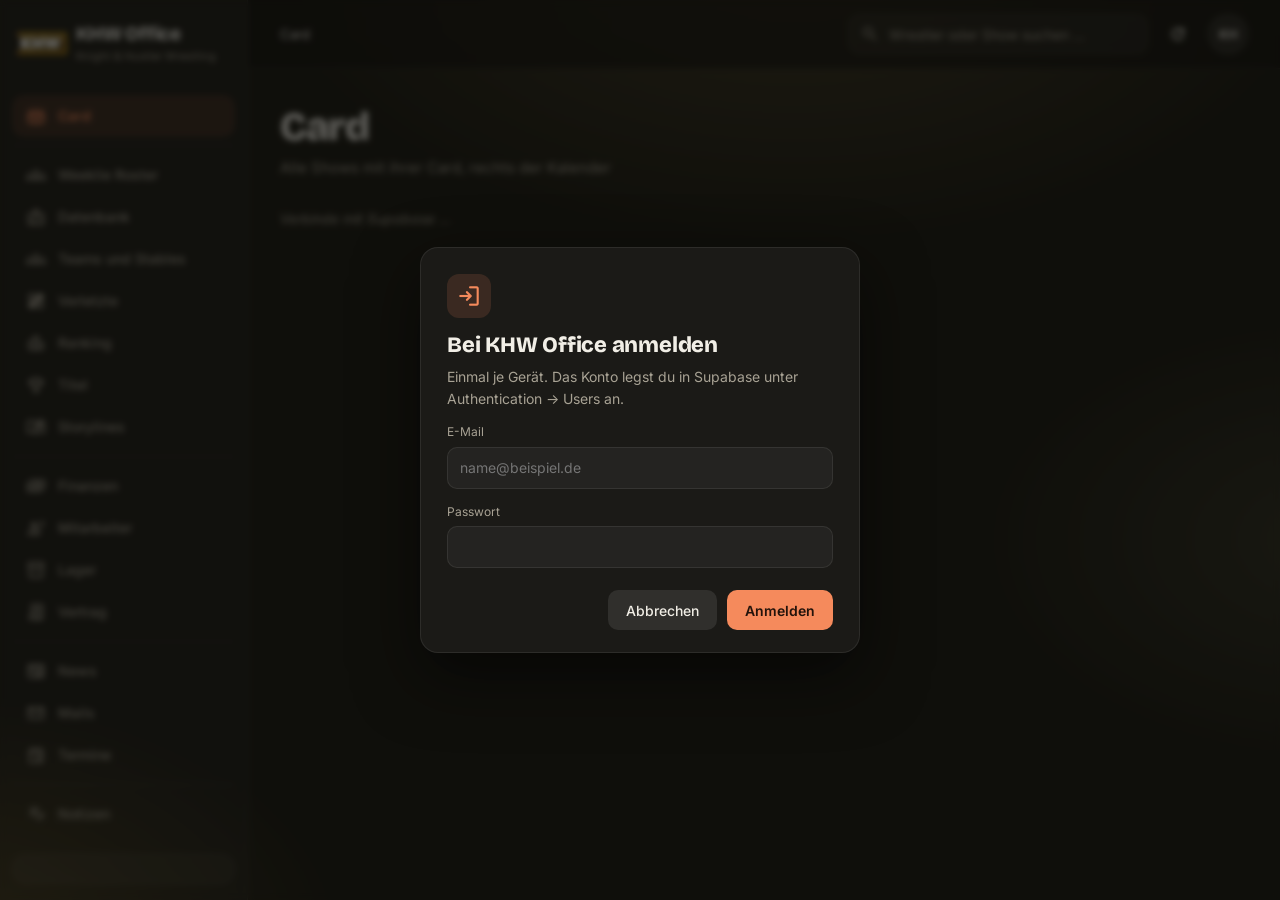
==== app/index.html @ 0334d3a7 "Add files via upload" ====
<!DOCTYPE html>
<html lang="de">
<head>
  <meta charset="utf-8">
  <meta name="viewport" content="width=device-width, initial-scale=1">
  <title>KHW Office</title>
  <link rel="preconnect" href="https://fonts.googleapis.com">
  <link rel="preconnect" href="https://fonts.gstatic.com" crossorigin>
  <link rel="stylesheet" href="https://fonts.googleapis.com/css2?family=Inter:wght@400;500;600;700&family=Bricolage+Grotesque:opsz,wght@12..96,600;12..96,800&family=Roboto+Mono:wght@400;500&display=swap">
  <link rel="stylesheet" href="https://fonts.googleapis.com/css2?family=Material+Symbols+Rounded:opsz,wght,FILL,GRAD@24,400,0..1,0&display=block">
  <!-- Schriften der „fremden Seiten“ (skins.js): Boulevard, Zeitung, Chat, Feed/Lager -->
  <link rel="stylesheet" href="https://fonts.googleapis.com/css2?family=Oswald:wght@500;700&family=Playfair+Display:wght@700;900&family=UnifrakturMaguntia&family=Source+Serif+4:opsz,wght@8..60,400;8..60,600&family=Nunito:wght@400;700;800&family=IBM+Plex+Mono:wght@400;600&family=Archivo+Black&display=swap">
  <link rel="stylesheet" href="css/app.css">
  <link rel="stylesheet" href="css/skins.css">
</head>
<body>
  <div class="app">
    <nav class="nav">
      <div class="brand"><img class="logo" src="../img/logos/KHW%20Logo%20W.png" alt="KHW"><div><b>KHW Office</b><small>Knight &amp; Hustler Wrestling</small></div></div>
      <div id="nav-links"></div>
      <div id="nav-foot" class="nav-foot"></div>
    </nav>
    <main class="main">
      <header class="topbar">
        <div id="crumbs" class="crumbs"></div>
        <div class="topbar-r">
          <span id="presence" class="presence"></span>
          <span id="status"></span>
          <div class="search">
            <span class="ms">search</span>
            <input id="search" type="search" placeholder="Wrestler oder Show suchen …" autocomplete="off">
            <div id="search-hits" class="search-hits" hidden></div>
          </div>
          <button id="refresh" class="btn icon" title="Neu aus der Tabelle laden"><span class="ms">refresh</span></button>
          <button class="avatar" id="avatar" title="Knight &amp; Hustler">KH</button>
        </div>
      </header>
      <div id="admin-bar" class="admin-bar" hidden></div>
      <div id="banner" class="banner" hidden></div>
      <div id="page-head" class="page-head"></div>
      <div id="content" class="content"></div>
    </main>
  </div>
  <div id="scrim" class="scrim"></div>
  <aside id="drawer" class="drawer">
    <button id="drawer-close" class="btn icon" title="Schließen"><span class="ms">close</span></button>
    <div id="drawer-body"></div>
  </aside>

  <script src="config.js"></script>
  <script src="supabase-config.js"></script>
  <script src="vendor/supabase-2.117.3.js"></script>
  <script src="../data/snapshot.js"></script>
  <script src="js/core.js"></script>
  <script src="js/ui-select.js"></script>
  <script src="js/dialog.js"></script>
  <script src="js/cloud.js"></script>
  <script src="js/skins.js"></script>
  <script src="js/store.js"></script>
  <script src="js/rules/config.js"></script>
  <script src="js/rules/contract.js"></script>
  <script src="js/rules/show.js"></script>
  <script src="js/hype.js"></script>
  <script src="js/model.js"></script>
  <script src="js/views.js"></script>
  <script src="js/contract.js"></script>
  <script src="js/shows.js"></script>
  <script src="js/showend.js"></script>
  <script src="js/injuries.js"></script>
  <script src="js/staff.js"></script>
  <script src="js/teams.js"></script>
  <script src="js/storylines.js"></script>
  <script src="js/notes.js"></script>
  <script src="js/seed/idb-vertrag.js"></script>
  <script src="js/seed/idb-verletzungen.js"></script>
  <script src="js/seed/idb-mitarbeiter.js"></script>
  <script src="js/seed/idb-postfach.js"></script>
  <script src="js/idb.js"></script>
  <script src="js/idbmap.js"></script>
  <script src="js/rulebook.js"></script>
  <script src="js/protocol.js"></script>
  <script src="js/ai.js"></script>
  <script src="js/inbox.js"></script>
  <script src="js/admin.js"></script>
  <script src="js/main.js"></script>
</body>
</html>
---- app/css/app.css ----
/* KHW Office – Design „Feld“ (nach dem Moodbild „tera“)
   ═══════════════════════════════════════════════════════════════════════════
   ALLE FARBEN STEHEN HIER. Wer eine Farbe ändert, ändert sie überall in der App.
   Eine Farbe mit „-soft“ ist dieselbe Farbe als durchscheinende Fläche (rgba mit gleichem Rot/Grün/Blau). */
:root {
  /* Hintergrund: Grundfarbe und die drei farbigen Schimmer (Position, Farbe, Stärke) */
  --bg: #1f1e16;
  --bg-img: radial-gradient(60% 50% at 62% -8%, rgba(196, 167, 92, 0.26), transparent 70%), radial-gradient(45% 40% at -5% 105%, rgba(192, 156, 65, 0.267), transparent 70%), radial-gradient(40% 35% at 105% 60%, rgba(202, 206, 139, 0.14), transparent 70%);

  /* Flächen: Karten, Felder darin, Hover, undurchsichtige Flächen (Kartei, Suchliste), obere Leiste, Seitenleiste */
  --surface: rgba(43, 44, 40, 0.58); --surface-2: rgba(255, 255, 255, .045); --surface-3: rgba(255, 255, 255, .09);
  --solid: #1b1a17; --topbar: rgba(24, 23, 17, .72); --nav-bg: rgba(255, 255, 255, .02);

  /* Linien und Text */
  --outline: rgba(255, 255, 255, .2); --line: rgba(255, 255, 255, .08); --card-border: rgba(255, 255, 255, .07);
  --text: #f1eee6; --muted: #a8a294;

  /* Interaktion – abgeleitet von #F46036 (Orange) und #5B85AA (Blau), aufgehellt auf die Leuchtkraft der übrigen Oberfläche.
     --accent:   Hauptknöpfe, aktive Navigation, Auswahl, Hervorhebungen. --on-accent ist die Schrift darauf.
     --accent-2: Nebenknöpfe, Links, Fokus von Eingabefeldern. */
  --accent: #f58a5c; --accent-soft: rgba(245, 138, 92, .14); --on-accent: #23130b;
  --accent-2: #74acdc; --accent-2-soft: rgba(116, 172, 220, .15);

  /* Shows – farbige Akzente als durchscheinender Schimmer im Kartenhintergrund (-soft) */
  --tryout: #a3d2ca; --tryout-soft: rgba(163, 210, 202, .16);
  --lucky: #f05945; --lucky-soft: rgba(240, 89, 69, .16);
  --ppv: #e9c46a; --ppv-soft: rgba(233, 196, 106, .15);
  --weekly: #c5a3f9; --weekly-soft: rgba(197, 163, 249, .15);   /* eigene wöchentliche Showreihen (Admin) */

  /* Bedeutungsfarben: gut/Sieg, schlecht/Fehler/Heel, Face, Storylines */
  --ok: #a3cf7e; --bad: #f28b82; --blue: #74acdc; --blue-soft: rgba(116, 172, 220, .15); --purple: #c5a3f9;

  /* Form und Schrift */
  --radius: 18px; --blur: blur(14px);
  --btn-radius: 10px;   /* Ecken aller Knöpfe (primär, sekundär, normal); runde Symbolknöpfe bleiben rund */
  --font: Inter, "Segoe UI", system-ui, sans-serif; --display: "Bricolage Grotesque", Inter, sans-serif; --display-w: 800; --mono: "Roboto Mono", Consolas, monospace;
}
* { box-sizing: border-box; }
html, body { height: 100%; }
body { margin: 0; background: var(--bg-img), var(--bg); background-attachment: fixed; color: var(--text); font: 14px/1.45 var(--font); -webkit-font-smoothing: antialiased; }
.display { font-family: var(--display); font-weight: var(--display-w); letter-spacing: -.02em; }
h1, h2, h3, h4, h5, h6, p { margin: 0; }
a { color: inherit; text-decoration: none; }
small { color: var(--muted); font-size: 12px; }
::-webkit-scrollbar { width: 10px; height: 10px; } ::-webkit-scrollbar-thumb { background: var(--surface-3); border-radius: 8px; }

.ms { font-family: "Material Symbols Rounded"; font-size: 20px; line-height: 1; display: inline-block; vertical-align: middle; font-style: normal; letter-spacing: normal; white-space: nowrap; direction: ltr; width: 1em; overflow: hidden; }
.ms.sm { font-size: 16px; } .ms.warn { color: var(--accent); margin-left: 4px; }

/* Gerüst */
/* Gerüst nach dem Wireframe: Seitenleiste, oben Breadcrumb + Suche + Profil, darunter Seitentitel mit Untertitel */
.app { display: grid; grid-template-columns: 248px 1fr; height: 100vh; }
.nav { background: var(--nav-bg); border-right: 1px solid var(--line); display: flex; flex-direction: column; padding: 16px 12px; overflow-y: auto; }
.brand { display: flex; align-items: center; gap: 12px; padding: 6px 8px 22px; }
.brand .logo { width: 52px; height: 52px; object-fit: contain; flex: none; margin: -8px -4px; }
.brand b { display: block; font: var(--display-w) 19px var(--display); letter-spacing: -.01em; } .brand small { font-size: 11px; }
.nav-group { padding: 8px 0; } .nav-group + .nav-group { border-top: 1px solid var(--line); }   /* Gruppen ohne Überschrift, getrennt durch dünne Linien */
.nav-group a { display: flex; align-items: center; gap: 12px; height: 42px; padding: 0 14px; border-radius: 12px; color: var(--muted); font-weight: 500; }
.nav-group a:hover { background: var(--surface-2); color: var(--text); }
.nav-group a.active { background: var(--accent-soft); color: var(--accent); font-weight: 600; }
.nav-foot { margin-top: auto; padding: 14px 16px; background: var(--surface-2); border: 1px solid var(--line); border-radius: 14px; display: grid; gap: 2px; }
.nav-foot b { color: var(--accent); font-size: 15px; } .nav-foot span { color: var(--muted); font-size: 12px; }

/* Segment-Schalter (Layout-Varianten) – wie die Pillen-Navigation in den Moodbildern */
.seg { display: inline-flex; gap: 2px; padding: 3px; background: var(--surface-2); border: 1px solid var(--line); border-radius: 12px; }
.seg button { flex: 1; border: 0; background: none; color: var(--muted); font: 500 12px var(--font); padding: 7px 12px; border-radius: 9px; cursor: pointer; white-space: nowrap; }
.seg button:hover { color: var(--text); } .seg button.on { background: var(--accent); color: var(--on-accent); }

.main { overflow-y: auto; }
.topbar { position: sticky; top: 0; z-index: 5; display: flex; align-items: center; justify-content: space-between; gap: 16px; padding: 14px 32px; background: var(--topbar); backdrop-filter: blur(12px); border-bottom: 1px solid var(--line); }
.crumbs { display: flex; align-items: center; gap: 8px; color: var(--muted); font-size: 13px; min-width: 0; white-space: nowrap; overflow: hidden; }
.crumbs i { font-style: normal; opacity: .5; } .crumbs span:last-child { color: var(--text); } .crumbs a:hover { color: var(--accent); }
.topbar-r { display: flex; align-items: center; gap: 10px; }
.search { position: relative; display: flex; align-items: center; }
.search > .ms { position: absolute; left: 12px; color: var(--muted); pointer-events: none; }
.search input { width: 300px; height: 40px; padding: 0 14px 0 40px; background: var(--surface-2); border: 1px solid var(--line); border-radius: 12px; color: var(--text); font: inherit; outline: none; }
.search input:focus { border-color: var(--accent-2); } .search input::placeholder { color: var(--muted); }
.search-hits { position: absolute; top: 46px; right: 0; width: 340px; background: var(--solid); border: 1px solid var(--line); border-radius: 14px; padding: 6px; box-shadow: 0 16px 40px rgba(0, 0, 0, .5); z-index: 10; }
.search-hits a { display: flex; align-items: center; gap: 10px; padding: 8px 10px; border-radius: 10px; cursor: pointer; } .search-hits a:hover { background: var(--surface-3); }
.search-hits { width: 400px; max-height: 70vh; overflow-y: auto; }
.search-hits a.txt-hit { align-items: flex-start; } .search-hits .th { display: grid; gap: 2px; min-width: 0; flex: 1; }
.search-hits .th b { white-space: nowrap; } .search-hits .th b small { font-weight: 400; }
.search-hits .th > small { white-space: normal; line-height: 1.4; color: var(--muted); }
.search-hits mark { background: var(--accent-soft); color: var(--accent); border-radius: 3px; padding: 0 2px; }
.search-hits a b { flex: 1; font-weight: 500; overflow: hidden; text-overflow: ellipsis; white-space: nowrap; } .search-hits .ms { color: var(--muted); } .search-hits .empty { padding: 8px 10px; }
.avatar { width: 40px; height: 40px; flex: 0 0 40px; border-radius: 50%; display: grid; place-items: center; background: var(--surface-3); border: 1px solid var(--line); font-weight: 600; font-size: 13px; }
.banner { margin: 16px 32px 0; padding: 10px 16px; border-radius: 12px; background: rgba(242, 139, 130, .14); color: var(--bad); }
.page-head { display: flex; align-items: flex-end; justify-content: space-between; gap: 16px; padding: 36px 32px 24px; max-width: 1500px; }
.page-head h1 { font: var(--display-w) 40px/1.1 var(--display); letter-spacing: -.02em; }
.page-head p { color: var(--muted); margin-top: 8px; font-size: 15px; }
.content { padding: 0 32px 48px; max-width: 1500px; }
@media (max-width: 1100px) { .search input { width: 200px; } #status { display: none; } }

/* Karten und Raster */
.card { background: var(--surface); border: 1px solid var(--card-border); backdrop-filter: var(--blur); -webkit-backdrop-filter: var(--blur); border-radius: var(--radius); margin-bottom: 16px; overflow: hidden; }
.kpi { border: 1px solid var(--card-border); backdrop-filter: var(--blur); } .kpi b { font-family: var(--display); font-weight: var(--display-w); overflow-wrap: anywhere; font-size: 20px !important; }
.card-h { display: flex; align-items: center; justify-content: space-between; gap: 12px; padding: 14px 20px 0; }
.card-h h3 { font-size: 16px; font-weight: 500; display: flex; align-items: center; gap: 8px; } .card-h h3 .ms { color: var(--accent); }
.card-b { padding: 14px 20px 18px; }
/* Show-Zugehörigkeit: kein farbiger Rand, sondern ein durchscheinender Schimmer von oben links */
.card.show-TryOut { background: linear-gradient(160deg, var(--tryout-soft), transparent 360px), var(--surface); }
.card.show-Lucky7 { background: linear-gradient(160deg, var(--lucky-soft), transparent 360px), var(--surface); }
.card.show-PPV { background: linear-gradient(160deg, var(--ppv-soft), transparent 360px), var(--surface); }
.card.is-current { border-color: var(--accent); }
.grid { display: grid; gap: 16px; align-items: start; } .grid > * { min-width: 0; } .grid .card { margin-bottom: 0; } .grid > div > .card { margin-bottom: 16px; }
.g-2 { grid-template-columns: repeat(2, 1fr); } .g-3 { grid-template-columns: repeat(3, 1fr); } .g-4 { grid-template-columns: repeat(4, 1fr); }
.g-2-1 { grid-template-columns: 2fr 1fr; } .grid.tight { gap: 20px 28px; }
.grid + .card, .grid + .grid, .card + .grid, .section + .grid { margin-top: 16px; }
@media (max-width: 1200px) { .g-4 { grid-template-columns: repeat(2, 1fr); } .g-3 { grid-template-columns: repeat(2, 1fr); } .g-2-1 { grid-template-columns: 1fr; } }
@media (max-width: 860px) { .app { grid-template-columns: 1fr; } .nav { display: none; } .g-2, .g-3, .g-4 { grid-template-columns: 1fr; } }
h4.section { font-size: 13px; font-weight: 500; color: var(--muted); text-transform: uppercase; letter-spacing: .8px; margin: 22px 0 10px; }
h5 { font-size: 12px; font-weight: 500; color: var(--muted); text-transform: uppercase; letter-spacing: .6px; margin: 4px 0 8px; }
.hint, .empty { color: var(--muted); } .hint { font-size: 13px; margin: 6px 0 12px; } .empty { padding: 6px 0; font-style: italic; }

/* Kennzahlen */
.kpis { display: grid; grid-template-columns: repeat(auto-fit, minmax(200px, 1fr)); gap: 16px; margin-bottom: 16px; }
.kpi { background: var(--surface); border-radius: var(--radius); padding: 16px 18px; display: flex; gap: 14px; align-items: flex-start; }
.kpi > .ms { color: var(--accent); background: var(--accent-soft); border-radius: 12px; padding: 8px; font-size: 22px; width: auto; flex-shrink: 0; }
.kpi > div { min-width: 0; }
.kpi small { display: block; } .kpi b { display: block; font-size: 22px; font-weight: 500; line-height: 1.25; } .kpi div > span { color: var(--muted); font-size: 12px; }
.kpis.mini { grid-template-columns: repeat(2, 1fr); gap: 8px; margin: 14px 0; } .kpis.mini .kpi { background: var(--surface-2); padding: 10px 14px; } .kpis.mini b { font-size: 18px; }

/* Chips */
.chips { display: flex; flex-wrap: wrap; gap: 6px; margin-bottom: 10px; }
.chip { display: inline-flex; align-items: center; height: 24px; padding: 0 10px; border-radius: 8px; background: var(--surface-3); font-size: 12px; font-weight: 500; white-space: nowrap; max-width: 100%; overflow: hidden; text-overflow: ellipsis; margin: 1px 4px 1px 0; }
.chip.outline { background: none; border: 1px solid var(--outline); color: var(--muted); }
.chip.accent { background: var(--accent); color: var(--on-accent); }
.chip.warn-chip { background: rgba(242, 139, 130, .18); color: var(--bad); }
/* Änderungsprotokoll (Admin) */
.prot-list { list-style: none; margin: 0; padding: 0; display: grid; gap: 4px; }
.prot { background: var(--surface-2); border-radius: 12px; } .prot.open { outline: 1px solid var(--outline); }
.prot-row { display: grid; grid-template-columns: 110px 110px 1fr auto; gap: 12px; align-items: center; padding: 10px 14px; cursor: pointer; }
.prot-row:hover { background: var(--surface-3); border-radius: 12px; }
.prot-time { color: var(--muted); font-size: 12px; white-space: nowrap; } .prot-who { font-weight: 600; font-size: 13px; }
.prot-what { display: flex; align-items: center; gap: 8px; min-width: 0; } .prot-what .ms { color: var(--muted); font-size: 18px; }
.prot-what small { color: var(--muted); } .chip.prot-new { color: var(--good, #81c995); } .chip.prot-del { color: var(--bad); } .chip.prot-mod { color: var(--accent-2); }
.prot-detail { padding: 4px 14px 14px; display: grid; gap: 10px; } .prot-detail code { font-size: 11px; word-break: break-all; }
.prot-json { display: block; background: var(--surface); padding: 8px 10px; border-radius: 8px; }
.prot-detail .actions { display: flex; align-items: center; gap: 10px; flex-wrap: wrap; }
.nav-pres { width: 7px; height: 7px; border-radius: 50%; background: var(--accent-2); margin-left: 6px; flex: none; box-shadow: 0 0 0 3px var(--accent-2-soft); }
.presence { display: inline-flex; gap: 4px; } .presence:empty { display: none; }
.pres { width: 30px; height: 30px; border-radius: 50%; display: grid; place-items: center; font-size: 11px; font-weight: 700; background: var(--accent-2-soft); color: var(--accent-2); border: 2px solid var(--accent-2); cursor: default; }
.pres-warn { display: flex; align-items: center; gap: 8px; } .pres-warn .ms { color: var(--accent-2); }
.chip.cloud-chip { border: 0; font: inherit; font-size: 12px; cursor: pointer; display: inline-flex; align-items: center; gap: 4px; }
.chip.cloud-chip:hover { filter: brightness(1.15); }
.chip.test-chip { background: var(--accent-2-soft); color: var(--accent-2); }
.chip.cloud-chip .ms { font-size: 16px; }
.chip.story { background: rgba(197, 138, 249, .16); color: var(--purple); white-space: normal; height: auto; padding: 3px 10px; }
.chip.show-TryOut { background: var(--tryout-soft); color: var(--tryout); } .chip.show-Lucky7 { background: var(--lucky-soft); color: var(--lucky); }
.chip.show-PPV { background: var(--ppv-soft); color: var(--ppv); }
.tier { display: inline-block; min-width: 30px; text-align: center; padding: 1px 6px; border-radius: 6px; font: 500 11px var(--mono); margin: 0 4px; color: #202124; }
.tier-ME { background: #8ab4f8; } .tier-UC { background: #f28b82; } .tier-MC { background: #fdd663; } .tier-LC { background: #c58af9; } .tier-NC { background: #81c995; } .tier-x { background: var(--surface-3); color: var(--muted); }
.align { font-size: 12px; font-weight: 500; } .align-face { color: var(--blue); } .align-heel { color: var(--bad); }
.pos { color: var(--ok); } .neg { color: var(--bad); } .muted { color: var(--muted); }
.stars { color: var(--accent); font-weight: 500; white-space: nowrap; } .stars .ms { width: auto; }
.res { font-size: 12px; font-weight: 500; } .res-ok { color: var(--ok); } .res-bad { color: var(--bad); } .res-mid { color: var(--muted); }
.wl { cursor: pointer; border-bottom: 1px dotted var(--outline); } .wl:hover { color: var(--accent-2); border-color: var(--accent-2); }

/* Bedienelemente */
.toolbar { display: flex; align-items: center; gap: 10px; margin-bottom: 16px; } .toolbar.wrap { flex-wrap: wrap; } .toolbar label { color: var(--muted); display: flex; align-items: center; gap: 8px; }
.field { height: 40px; background: var(--surface); color: var(--text); border: 1px solid var(--outline); border-radius: 10px; padding: 0 12px; font: inherit; min-width: 0; }
.field:focus { outline: none; border-color: var(--accent-2); } .field.grow { flex: 1; min-width: 220px; } select.field { cursor: pointer; }
.btn { display: inline-flex; align-items: center; gap: 8px; height: 40px; padding: 0 18px; border: 0; border-radius: var(--btn-radius); background: var(--surface-3); color: var(--text); font: 500 14px var(--font); cursor: pointer; }
.btn:hover { filter: brightness(1.15); } .btn.icon { width: 40px; padding: 0; justify-content: center; background: none; border-radius: 50%; } .btn.icon:hover { background: var(--surface-2); }
.btn.tonal { background: var(--accent-2-soft); color: var(--accent-2); } .btn.text { background: none; color: var(--accent-2); height: 32px; padding: 0 10px; }
.spin .ms { animation: spin 1s linear infinite; } @keyframes spin { to { transform: rotate(360deg); } }
.count { color: var(--muted); margin-left: auto; } .check input { accent-color: var(--accent); width: 16px; height: 16px; }

/* Tabellen */
.table-wrap { overflow-x: auto; border-radius: 12px; }
.table { width: 100%; border-collapse: collapse; }
.table th { text-align: left; font-size: 12px; font-weight: 500; color: var(--muted); padding: 8px 12px; border-bottom: 1px solid var(--line); white-space: nowrap; }
.table td { padding: 9px 12px; border-bottom: 1px solid var(--line); vertical-align: top; }
.table tr:last-child td { border-bottom: 0; } .table .num { text-align: right; font-variant-numeric: tabular-nums; white-space: nowrap; }
.table.hover tbody tr { cursor: pointer; } .table.hover tbody tr:hover { background: var(--surface-2); }
.table.slim td { padding: 6px 4px; } .table tr.sum td { font-weight: 500; border-top: 1px solid var(--outline); }
.table th.sort { cursor: pointer; } .table th.sort:hover { color: var(--text); }
.content > .table-wrap { background: var(--surface); }
.card-table td.num small { display: block; font-size: 10px; } .card-table tr.is-bet { background: var(--accent-soft); }
.vs { display: flex; flex-wrap: wrap; gap: 6px; align-items: baseline; margin-top: 2px; } .vs .win { font-weight: 500; } .vs-x { color: var(--muted); font-size: 12px; } .vs .lose { color: #bdc1c6; }
.extra { color: var(--muted); font-size: 13px; margin-top: 2px; } .notes { max-width: 320px; } .note { color: var(--muted); font-size: 13px; } .note + .note { margin-top: 4px; padding-top: 4px; border-top: 1px dashed var(--line); }
.mark { display: inline-block; width: 8px; height: 8px; border-radius: 50%; margin-right: 5px; }

.kv { display: grid; grid-template-columns: minmax(110px, max-content) 1fr; gap: 6px 16px; margin: 0; } .kv dt { color: var(--muted); } .kv dd { margin: 0; }
.plain { list-style: none; margin: 0; padding: 0; } .plain li { padding: 5px 0; border-bottom: 1px solid var(--line); } .plain li:last-child { border: 0; }
details { margin-top: 12px; } summary { cursor: pointer; color: var(--accent); font-size: 13px; } details ol { margin: 8px 0 0; padding-left: 20px; color: var(--muted); }

/* Shows mit Kalender */
.shows-layout { display: grid; grid-template-columns: minmax(0, 1fr) 400px; gap: 16px; align-items: start; }
.cal-col { position: sticky; top: 76px; }
.show-item { scroll-margin-top: 76px; cursor: pointer; transition: border-color .15s; }
.show-item:hover { border-color: var(--outline); }
.show-item.selected { border-color: var(--accent); box-shadow: 0 0 32px var(--accent-soft); cursor: default; }
.show-item.is-future:not(.selected) { opacity: .8; }
.show-item .card-h { align-items: flex-start; } .show-item .card-h h3 { flex-wrap: wrap; font-size: 18px; } .show-item .show-stars .stars { font-size: 20px; }
.show-extra { margin-top: 16px; padding-top: 14px; border-top: 1px solid var(--line); }
.cal-nav { display: flex; align-items: center; gap: 2px; } .btn[disabled] { opacity: .3; cursor: default; pointer-events: none; }
.cal-grid { display: grid; grid-template-columns: repeat(7, 1fr); gap: 4px; }
.cal-grid > b { text-align: center; font-size: 12px; font-weight: 500; color: var(--muted); padding-bottom: 4px; }
.day { min-height: 62px; background: var(--surface-2); border-radius: 8px; padding: 4px; display: flex; flex-direction: column; gap: 3px; min-width: 0; }
.day .d { font: 11px var(--mono); color: var(--muted); } .day.has .d { color: var(--text); } .day.sel { background: var(--accent-soft); box-shadow: inset 0 0 0 1px var(--accent); }
.ev { display: block; font-size: 10px; font-weight: 500; line-height: 1.2; padding: 3px 4px; border-radius: 5px; cursor: pointer; overflow: hidden; text-overflow: ellipsis; white-space: nowrap; color: #202124; }
.ev.t-TryOut { background: var(--tryout); } .ev.t-Lucky7 { background: var(--lucky); color: #fff; } .ev.t-PPV { background: var(--ppv); white-space: normal; }
.ev.is-future { opacity: .6; } .ev:hover { filter: brightness(1.15); }
.cal-legend { display: flex; align-items: center; gap: 6px; margin-top: 12px; } .cal-legend .ev { cursor: default; } .cal-legend small { margin-left: auto; }
.chip.promo { background: var(--blue-soft); color: var(--blue); } .card-table tr.is-promo td.num .ms { color: var(--blue); width: auto; }
.hurt { color: var(--bad); margin-left: 4px; width: auto; }
@media (max-width: 1200px) { .shows-layout { grid-template-columns: 1fr; } .cal-col { position: static; order: -1; } }

/* Shows */
.show-head { display: flex; justify-content: space-between; align-items: center; margin-bottom: 16px; }
.show-head h2 { font-size: 26px; font-weight: 400; display: flex; align-items: center; gap: 8px; } .show-head p { color: var(--muted); }
.show-stars { text-align: right; } .show-stars .stars { font-size: 26px; display: block; }
.facts { margin: 0; padding: 0; list-style: none; counter-reset: f; } .facts li { counter-increment: f; display: flex; gap: 14px; padding: 10px 0; border-bottom: 1px solid var(--line); } .facts li:last-child { border: 0; }
.facts li::before { content: "0" counter(f); font: 500 12px var(--mono); color: var(--accent); padding-top: 2px; }
.champs { list-style: none; margin: 0; padding: 0; display: grid; gap: 10px; } .champs small { display: block; } .champs i { color: var(--muted); }
.weeks { list-style: none; margin: 0 0 12px; padding: 0; } .weeks li { display: flex; align-items: center; gap: 8px; padding: 4px 0; } .weeks b { font: 500 12px var(--mono); color: var(--muted); width: 34px; }
.show-dots { display: flex; flex-wrap: wrap; gap: 6px; }
.dot { width: 30px; height: 30px; border-radius: 50%; display: grid; place-items: center; font: 500 11px var(--mono); background: var(--surface-3); color: var(--muted); }
.dot.t-PPV { border-radius: 8px; } .dot.past { background: var(--surface-2); } .dot.future { background: none; border: 1px solid var(--outline); } .dot.current { background: var(--accent); color: var(--on-accent); }

/* Roster und Ranking */
/* Notizen: links die Seiten, rechts der Editor */
.notes-layout { display: grid; grid-template-columns: 260px minmax(0, 1fr); gap: 16px; align-items: start; }
.note-list { position: sticky; top: 76px; display: grid; gap: 12px; } .note-list .btn { justify-content: center; }
.note-list ul { list-style: none; margin: 0; padding: 0; display: grid; gap: 4px; }
.note-list li { padding: 10px 14px; border-radius: 12px; cursor: pointer; } .note-list li:hover { background: var(--surface); }
.note-list li.active { background: var(--accent-soft); } .note-list li.active b { color: var(--accent); }
.note-list li b { display: block; font-weight: 500; overflow: hidden; text-overflow: ellipsis; white-space: nowrap; } .note-list li small { display: block; overflow: hidden; text-overflow: ellipsis; white-space: nowrap; }
.note-list .hint { font-size: 12px; } .note-list .hint .ms { font-size: 16px; }
.note-editor { margin: 0; min-height: calc(100vh - 140px); display: flex; flex-direction: column; overflow: visible; }
.note-head { display: flex; align-items: center; gap: 8px; padding: 18px 20px 6px 28px; }
.note-title { flex: 1; min-width: 0; background: none; border: 0; outline: none; color: var(--text); font: 400 28px var(--font); } .note-title::placeholder { color: var(--outline); }
.note-tools { position: sticky; top: 68px; z-index: 3; display: flex; flex-wrap: wrap; align-items: center; gap: 4px 10px; padding: 8px 20px; background: var(--solid); border-top: 1px solid var(--line); border-bottom: 1px solid var(--line); }
.note-tools .field { height: 34px; background: var(--surface-2); border-color: transparent; } .tool-group { display: flex; gap: 2px; padding-left: 10px; border-left: 1px solid var(--line); }
.note-tools .btn.icon { width: 34px; height: 34px; border-radius: 8px; color: var(--muted); } .note-tools .btn.icon:hover { color: var(--text); } .note-tools .btn.on { background: var(--accent-soft); color: var(--accent); }
.note-body { flex: 1; padding: 20px 28px 60px; outline: none; font-size: 15px; line-height: 1.65; overflow-wrap: anywhere; }
.note-body:empty::before { content: attr(data-placeholder); color: var(--outline); }
.note-body h1 { font-size: 26px; font-weight: 500; margin: 18px 0 8px; } .note-body h2 { font-size: 21px; font-weight: 500; margin: 16px 0 6px; } .note-body h3 { font-size: 17px; font-weight: 500; margin: 14px 0 4px; color: var(--accent); }
.note-body p, .note-body div { margin: 0 0 4px; } .note-body ul, .note-body ol { margin: 4px 0; padding-left: 26px; } .note-body a { color: var(--blue); text-decoration: underline; }
.note-body blockquote { margin: 8px 0; padding: 8px 16px; background: var(--accent-soft); border-radius: 10px; color: var(--text); }
.note-body pre, .note-body code { font-family: var(--mono); font-size: 13px; background: var(--bg); border-radius: 6px; } .note-body code { padding: 2px 6px; } .note-body pre { padding: 12px 14px; white-space: pre-wrap; margin: 8px 0; }
.note-body hr { border: 0; border-top: 1px solid var(--outline); margin: 16px 0; }
.note-body table { border-collapse: collapse; width: 100%; margin: 10px 0; } .note-body td, .note-body th { border: 1px solid var(--outline); padding: 6px 10px; min-width: 60px; vertical-align: top; }
.note-body ul.todo { list-style: none; padding-left: 4px; } .note-body ul.todo > li { position: relative; padding-left: 28px; }
.note-body ul.todo > li::before { content: ""; position: absolute; left: 0; top: 4px; width: 16px; height: 16px; border: 2px solid var(--outline); border-radius: 4px; cursor: pointer; }
.note-body ul.todo > li.done { color: var(--muted); text-decoration: line-through; } .note-body ul.todo > li.done::before { background: var(--accent); border-color: var(--accent); }
@media (max-width: 860px) { .notes-layout { grid-template-columns: 1fr; } .note-list { position: static; } }

/* IDB-Editor */
.notes-layout > * { min-width: 0; } .note-list > * { min-width: 0; } .note-list { max-height: calc(100vh - 92px); overflow-y: auto; align-content: start; }
.idb-io { display: grid; gap: 6px; } .idb-io .btn { justify-content: flex-start; height: 36px; font-size: 13px; cursor: pointer; }
.note-list li.none { cursor: default; }
.idb-funcs { display: flex; flex-wrap: wrap; align-items: center; gap: 6px; margin-bottom: 12px; } .idb-funcs small { margin-right: 4px; }
button.chip { border: 0; cursor: pointer; font-family: inherit; height: 30px; gap: 6px; } button.chip.outline { border: 1px solid var(--outline); } button.chip .ms { font-size: 16px; }
.idb-params { background: var(--surface-2); border-radius: 12px; padding: 14px 16px; margin-bottom: 12px; } .idb-params > b { display: flex; align-items: center; gap: 8px; } .idb-params > small { display: block; margin: 2px 0 12px; }
.idb-fields { display: grid; grid-template-columns: repeat(auto-fill, minmax(170px, 1fr)); gap: 10px; margin-bottom: 12px; } .idb-fields label { display: grid; gap: 4px; font-size: 12px; color: var(--muted); } .idb-fields .field { height: 36px; width: 100%; }
.idb-params .toolbar { margin: 0; }
.idb-text { width: 100%; min-height: 110px; resize: vertical; background: var(--bg); color: var(--text); border: 1px solid var(--outline); border-radius: 12px; padding: 12px 14px; font: 14px/1.5 var(--mono); outline: none; } .idb-text:focus { border-color: var(--accent-2); }
.idb-formula { background: var(--bg); border-radius: 8px; padding: 10px 12px; font: 12px/1.5 var(--mono); white-space: pre-wrap; overflow-wrap: anywhere; color: var(--muted); margin: 8px 0 0; }
.idb-preview { margin-top: 14px; padding: 12px 16px; background: linear-gradient(160deg, var(--accent-soft), transparent 300px), var(--surface-2); border-radius: 12px; } .idb-preview > div { display: flex; justify-content: space-between; align-items: center; } .idb-preview p { font-size: 15px; line-height: 1.6; }
.var-ok { color: var(--accent); font-weight: 500; } .var-bad { color: var(--bad); text-decoration: underline wavy; }
.idb-entries { list-style: none; margin: 0; padding: 0; } .idb-entries li { display: flex; align-items: center; gap: 8px; padding: 9px 12px; border-bottom: 1px solid var(--line); cursor: pointer; }
.idb-entries li:hover { background: var(--surface-2); } .idb-entries li.active { background: var(--accent-soft); } .idb-entries li.none { cursor: default; color: var(--muted); }
.idb-entries li > span:first-child { flex: 1; min-width: 0; overflow: hidden; text-overflow: ellipsis; white-space: nowrap; }
.idb-editor .card-h > div { display: flex; align-items: center; }
/* Der Editor bleibt beim Scrollen durch die lange Eintragsliste oben stehen */
.idb-editor { background: var(--solid); position: sticky; top: 76px; z-index: 4; max-height: calc(100vh - 92px); overflow-y: auto; box-shadow: 0 8px 24px rgba(0, 0, 0, .45); }

/* Lager: Inventar mit Plätzen wie in einem Spiel */
.inv-grid { display: grid; grid-template-columns: repeat(auto-fill, minmax(108px, 1fr)); gap: 8px; }
.inv-slot { position: relative; aspect-ratio: 1; background: var(--surface-2); border: 2px solid var(--surface-3); border-radius: 12px; padding: 8px 6px 6px; display: flex; flex-direction: column; align-items: center; justify-content: center; gap: 3px; text-align: center; min-width: 0; transition: border-color .12s, transform .12s; }
.inv-slot:not(.empty):hover { border-color: var(--accent); transform: translateY(-2px); }
.inv-slot.empty { background: none; border-style: dashed; border-color: var(--line); }
.inv-slot.inv-add { font: inherit; color: var(--accent); cursor: pointer; border-color: var(--accent); } .inv-slot.inv-add .ms { font-size: 30px; }
.inv-slot.inv-add:hover { background: var(--accent-soft); } .inv-slot.inv-add small { color: var(--accent); }
.inv-slot.inv-full { color: var(--muted); } .inv-slot.inv-full .ms { font-size: 24px; }
.inv-del { position: absolute; top: 4px; left: 4px; z-index: 2; width: 22px; height: 22px; border-radius: 50%; border: 0; display: grid; place-items: center; background: var(--surface-3); color: var(--muted); cursor: pointer; padding: 0; }
.inv-del:hover { background: var(--bad); color: #fff; } .inv-del .ms { font-size: 15px; }
.inv-count { position: absolute; top: -2px; right: -2px; min-width: 26px; padding: 2px 6px; border-radius: 0 10px 0 10px; background: var(--accent); color: var(--on-accent); font: 500 12px var(--mono); }
.inv-icon { position: relative; line-height: 1; } .inv-icon .ms { font-size: 30px; width: auto; color: var(--muted); }
.inv-slot { overflow: hidden; } .inv-slot.has-color { cursor: pointer; } .inv-slot.open { border-color: var(--accent); }
.inv-count { top: 0 !important; right: 0 !important; z-index: 1; }
.inv-tri { position: absolute; right: 0; bottom: 0; width: 44%; height: 44%; clip-path: polygon(100% 0, 100% 100%, 0 100%); filter: drop-shadow(0 0 1px #000); }
.inv-slot.has-color::after { content: ""; position: absolute; right: 0; bottom: 0; width: 44%; height: 44%; background: linear-gradient(to bottom right, transparent calc(50% - 1px), rgba(255, 255, 255, .55) calc(50% - 1px), rgba(255, 255, 255, .55) calc(50% + 1px), transparent calc(50% + 1px)); pointer-events: none; }
.inv-slot .inv-icon, .inv-slot .inv-name, .inv-slot small, .inv-rgb { position: relative; z-index: 1; }
.inv-slot.has-color .inv-name, .inv-slot.has-color small, .inv-rgb { text-shadow: 0 0 4px var(--surface-2), 0 0 4px var(--surface-2); }
.inv-rgb { font: 500 10px var(--mono); color: var(--accent); white-space: nowrap; }
/* Farbe per Klick: Die Ecke unten rechts wischt nach oben links, bis die Kachel ganz in der Farbe steht.
   Dann bleiben nur Symbol/Bild und RGB-Wert (Schrift --on-color: schwarz oder weiß je nach Helligkeit). */
.inv-slot.has-color .inv-tri { inset: 0; width: auto; height: auto; filter: none; clip-path: polygon(100% 56%, 100% 100%, 56% 100%); transition: clip-path .5s cubic-bezier(.65, 0, .35, 1); }
.inv-slot.has-color.open .inv-tri { clip-path: polygon(100% -110%, 100% 100%, -110% 100%); }
.inv-slot.has-color::after { transition: opacity .2s; } .inv-slot.has-color.open::after { opacity: 0; }
.inv-slot.has-color .inv-name, .inv-slot.has-color small, .inv-slot.has-color .inv-count, .inv-slot.has-color .inv-del { transition: opacity .25s; }
.inv-slot.has-color.open .inv-name, .inv-slot.has-color.open small, .inv-slot.has-color.open .inv-count, .inv-slot.has-color.open .inv-del { opacity: 0; pointer-events: none; }
.inv-slot.has-color .inv-rgb { position: absolute; left: 0; right: 0; bottom: 14px; text-align: center; color: var(--on-color); text-shadow: none; font-size: 12px; font-weight: 600;
  opacity: 0; transform: translateY(6px); transition: opacity .25s .25s, transform .25s .25s; }
.inv-slot.has-color.open .inv-rgb { opacity: 1; transform: none; }
.inv-slot.has-color.open .inv-icon .ms { color: var(--on-color); transition: color .3s .2s; }
.inv-slot.has-color.open { border-color: transparent; }
.inv-name { font-size: 11px; font-weight: 500; line-height: 1.2; max-height: 2.4em; overflow: hidden; overflow-wrap: anywhere; width: 100%; } .inv-slot small { font-size: 10px; }
.inv-grid.vault .inv-slot { border-color: var(--accent); aspect-ratio: auto; min-height: 108px; } .inv-grid.vault .inv-icon .ms { color: var(--accent); } .inv-grid.vault .inv-name { max-height: none; }
a.chip { cursor: pointer; }

/* Mitarbeiter: alle Plätze nebeneinander, darunter das gemeinsame Lager */
.g-6 { grid-template-columns: repeat(6, 1fr); align-items: stretch; } @media (max-width: 1200px) { .g-6 { grid-template-columns: repeat(3, 1fr); } } @media (max-width: 860px) { .g-6 { grid-template-columns: repeat(2, 1fr); } }
.g-6 .card-h { padding: 12px 14px 0; } .g-6 .card-b { padding: 10px 14px 16px; }
.slot .kv { grid-template-columns: 1fr; gap: 0; } .slot .kv dt { font-size: 12px; margin-top: 8px; } .slot h4 { overflow-wrap: anywhere; } .slot .slot-state b { font-size: 14px; display: block; }
.stock { list-style: none; margin: 0; padding: 0; display: grid; grid-template-columns: repeat(auto-fill, minmax(280px, 1fr)); gap: 8px; }
.stock li { display: flex; align-items: center; gap: 12px; background: var(--surface-2); border-radius: 10px; padding: 10px 14px; } .stock b { color: var(--accent); font: 500 14px var(--mono); min-width: 28px; }

/* Datenbank: klar getrennte Spalten, Spaltenköpfe zum Verschieben */
.table.db th, .table.db td { border-left: 1px solid var(--line); vertical-align: middle; } .table.db th:first-child, .table.db td:first-child { border-left: 0; }
.table.db th { background: var(--surface-2); color: var(--text); cursor: grab; user-select: none; padding: 12px; } .table.db th:active { cursor: grabbing; }
.table.db tbody tr:nth-child(even) { background: rgba(255, 255, 255, .02); } .table.db td { padding: 6px 12px; height: 53px; }
.table.db th.drop-l { box-shadow: inset 3px 0 0 var(--accent); } .table.db th.drop-r { box-shadow: inset -3px 0 0 var(--accent); }
.rname { display: flex; align-items: center; gap: 10px; } .rname b { font-weight: 500; }

/* Roster: wie in der Tabelle vier klar getrennte Spalten je Show. Face und Heel stehen sich gespiegelt gegenüber. */
.roster-grid { display: grid; grid-template-columns: 1fr 1fr; gap: 0; margin-bottom: 18px; }
.roster-group { padding: 0 20px; min-width: 0; } .roster-group:first-child { padding-left: 0; border-right: 2px solid var(--outline); } .roster-group:last-child { padding-right: 0; }
.roster-group > h5 { text-align: center; font-size: 13px; color: var(--text); letter-spacing: 2px; margin-bottom: 10px; }
.roster-pair { display: grid; grid-template-columns: 1fr 1fr; gap: 10px; align-items: start; }
.roster-col { background: var(--surface-2); border: 1px solid var(--line); border-radius: 12px; overflow: hidden; min-width: 0; }
.roster-col h4 { display: flex; justify-content: space-between; align-items: center; font-size: 12px; font-weight: 700; text-transform: uppercase; letter-spacing: 1.5px; padding: 8px 12px; color: #202124; }
.roster-col h4 small { color: inherit; opacity: .7; font-weight: 500; }
.roster-col.face h4 { background: var(--blue); } .roster-col.heel h4 { background: var(--bad); }
.roster-col ul { list-style: none; margin: 0; padding: 0; }
.roster-col li { display: flex; align-items: center; gap: 10px; padding: 6px 10px; border-top: 1px solid var(--line); cursor: pointer; min-height: 53px; }
.roster-col li:first-child { border-top: 0; } .roster-col li:hover { background: var(--surface-3); } .roster-col li.none { color: var(--muted); justify-content: center; cursor: default; }

.ava { width: 40px; height: 40px; flex: 0 0 40px; border-radius: 10px; object-fit: cover; object-position: top; display: block; }
.rn { flex: 1; min-width: 0; line-height: 1.3; } .rn b { font-weight: 500; display: block; overflow-wrap: anywhere; } .rn .tier { margin: 0; }
.rv { flex: 0 1 38%; min-width: 0; color: var(--muted); font-size: 12px; text-align: right; overflow-wrap: anywhere; }
.stories { display: grid; grid-template-columns: repeat(auto-fit, minmax(260px, 1fr)); gap: 12px; } .stories article { background: var(--surface-2); border-radius: 12px; padding: 12px 14px; }
.stories h6 { font-size: 14px; font-weight: 500; color: var(--purple); display: flex; justify-content: space-between; gap: 8px; margin-bottom: 6px; } .stories ol { margin: 0; padding-left: 18px; color: #bdc1c6; font-size: 13px; } .stories li { margin-bottom: 4px; }
.rank-grid { display: grid; grid-template-columns: repeat(3, 1fr); gap: 20px; } @media (max-width: 1200px) { .rank-grid, .roster-grid { grid-template-columns: 1fr 1fr; } }
.rank { list-style: none; margin: 0; padding: 0; } .rank li { display: flex; align-items: center; gap: 8px; padding: 5px 0; border-bottom: 1px solid var(--line); }
.rank .pos { font: 500 12px var(--mono); color: var(--muted); width: 22px; } .rank .who { flex: 1; min-width: 0; overflow: hidden; text-overflow: ellipsis; white-space: nowrap; } .rank .elo { font: 13px var(--mono); color: var(--accent); }
.belt .card-b { text-align: center; padding: 22px 16px; } .belt .ms { font-size: 34px; color: var(--accent); width: auto; } .belt small { display: block; margin: 8px 0 4px; } .belt h3 { font-size: 18px; font-weight: 500; }
.belt.vacant .ms, .belt.vacant h3 { color: var(--muted); } .belt details { text-align: left; }
.belt .reign-now { display: inline-flex; align-items: center; gap: 4px; color: var(--muted); font-size: 12px; } .belt .reign-now .ms { font-size: 15px; color: var(--muted); }
.belt details li { display: flex; justify-content: space-between; gap: 8px; } .belt .reign { color: var(--muted); font-size: 12px; white-space: nowrap; }
/* Wrestler-/Team-Panel: Jahr oder gesamt, drei Kennzahlen, ELO-Kurve */
.rec-scope { margin-top: 14px; } .kpis.mini.three { grid-template-columns: repeat(3, 1fr); margin-top: 8px; } .kpis.mini.three b { font-size: 16px; white-space: nowrap; }
.elo-curve { background: var(--surface-2); border-radius: 12px; padding: 8px 12px 6px; margin: -4px 0 14px; }
.elo-curve svg { display: block; width: 100%; height: 52px; } .elo-curve polyline { fill: none; stroke: var(--accent-2); stroke-width: 2; vector-effect: non-scaling-stroke; stroke-linejoin: round; } .elo-curve circle { fill: var(--accent-2); }
.elo-curve .ec-head, .elo-curve .ec-foot { display: flex; justify-content: space-between; color: var(--muted); } .elo-curve small { font-size: 11px; }

/* Finanzen, Mitarbeiter, Gespräche */
.total { font-size: 18px; } .ledger { margin: 0; padding: 0; list-style: none; columns: 3; column-gap: 28px; } .ledger li { display: flex; justify-content: space-between; padding: 4px 0; border-bottom: 1px solid var(--line); break-inside: avoid; font-variant-numeric: tabular-nums; } .ledger li span:first-child { color: var(--muted); }
.tierbar { margin-bottom: 16px; } .tierbar > div:first-child { display: flex; justify-content: space-between; align-items: center; margin-bottom: 6px; }
.bar { position: relative; height: 8px; background: var(--surface-3); border-radius: 4px; overflow: hidden; } .bar i { display: block; height: 100%; background: var(--accent); } .bar u { position: absolute; top: 0; width: 2px; height: 100%; background: var(--bg); }
.slot-state { text-align: center; padding: 28px 0; color: var(--muted); } .slot-state .ms { font-size: 36px; width: auto; } .slot-state b { color: var(--accent); font: 500 18px var(--mono); }
.slot.s-employee h4 { font-size: 17px; font-weight: 500; margin-bottom: 10px; } .slot.s-locked { opacity: .6; } .countdown { font-family: var(--mono); color: var(--accent); }
.skills { margin: 12px 0; } .skills tr.picked td { background: var(--accent-soft); } .skills .ms { color: var(--accent); }
.thread { display: grid; gap: 10px; margin: 12px 0; } .bubble { max-width: 88%; padding: 10px 14px; border-radius: 16px; background: var(--surface-2); } .bubble small { display: block; margin-bottom: 2px; }
.bubble.me { justify-self: end; background: var(--accent-soft); border-bottom-right-radius: 4px; } .bubble.gm { border-bottom-left-radius: 4px; }
.deed { font-size: 15px; margin-bottom: 14px; } .talent.error { opacity: .55; } .talent h3 { font-size: 18px; font-weight: 500; margin-bottom: 8px; }
.guests { list-style: none; margin: 0; padding: 0; } .guests li { display: flex; align-items: center; gap: 10px; padding: 8px 0; border-bottom: 1px solid var(--line); color: var(--muted); } .guests li span:nth-child(2) { flex: 1; } .guests li.picked { color: var(--text); } .guests li.picked .ms { color: var(--accent); }

/* Kartei */
.scrim { position: fixed; inset: 0; background: rgba(0, 0, 0, .5); opacity: 0; pointer-events: none; transition: opacity .2s; z-index: 20; } .scrim.open { opacity: 1; pointer-events: auto; }
.drawer { position: fixed; top: 0; right: 0; bottom: 0; width: min(480px, 100vw); background: var(--solid); border-left: 1px solid var(--line); padding: 20px 24px 40px; overflow-y: auto; transform: translateX(100%); transition: transform .22s ease; z-index: 21; border-radius: 24px 0 0 24px; }
.drawer.open { transform: none; } .drawer > .btn { float: right; } .drawer h2 { font-size: 26px; font-weight: 400; margin: 6px 0 10px; }
.team-portraits { display: flex; gap: 6px; margin-bottom: 12px; } .team-portraits img { flex: 1; min-width: 0; height: 240px; object-fit: cover; object-position: top; border-radius: var(--radius); background: var(--surface-2); }
.team-members { list-style: none; margin: 0 0 12px; padding: 0; display: grid; gap: 6px; }
.team-members li { display: flex; align-items: center; gap: 10px; } .team-members li > a { margin-right: auto; font-weight: 600; }
.team-members img, .team-members .ph { width: 36px; height: 36px; border-radius: 50%; object-fit: cover; object-position: top; background: var(--surface-2); flex: none; }
.portrait { width: 100%; max-height: 300px; object-fit: cover; object-position: top; border-radius: var(--radius); margin-bottom: 12px; background: var(--surface-2); }

/* ───────────── Phase 2: Bausteine aus Wireframe und Moodbildern ───────────── */
.btn.primary { background: var(--accent); color: var(--on-accent); font-weight: 600; }
.btn[disabled] { cursor: not-allowed; pointer-events: auto; } .btn.primary[disabled], .btn.tonal[disabled] { opacity: .45; filter: saturate(.7); }
.btn[disabled]:hover { filter: saturate(.7); }
.cal-nav .btn[disabled] { opacity: .3; pointer-events: none; }

/* Vertrag – Layout „Formular“ (Wireframe) */
.contract-layout { display: grid; grid-template-columns: minmax(0, 1.9fr) minmax(300px, 1fr); gap: 20px; align-items: start; }
.contract-side { display: grid; gap: 20px; } .contract-side .card { margin: 0; }
.contract-layout .card-h { padding: 22px 24px 18px; border-bottom: 1px solid var(--line); }
.contract-layout .card-h h3 { font: var(--display-w) 20px var(--display); letter-spacing: -.01em; }
.contract-layout .card-b { padding: 20px 24px 24px; }
.form-card { margin: 0; }
.form-step { padding: 22px 24px 26px; display: grid; gap: 14px; justify-items: start; }
.form-step + .form-step { border-top: 1px solid var(--line); margin: 0 24px; padding-left: 0; padding-right: 0; }
.form-step h4 { display: flex; gap: 10px; align-items: baseline; font-size: 15px; font-weight: 600; }
.form-step h4 b { font: 500 13px var(--mono); color: var(--accent); }
.form-step .sub { color: var(--muted); margin-bottom: -6px; }
.form-row { display: grid; gap: 16px; width: 100%; align-items: start; } .form-row.two { grid-template-columns: 1fr 1fr; } .form-row.one-two { grid-template-columns: 1fr 2fr; }
.form-row:not(.two):not(.one-two):not(.three):not(.four) { max-width: 50%; }
.ro { display: grid; gap: 6px; min-width: 0; } .ro > span { font-size: 12px; color: var(--muted); }
.ro-box { display: flex; align-items: center; gap: 8px; min-height: 42px; padding: 9px 14px; background: var(--surface-2); border: 1px solid var(--line); border-radius: 10px; overflow-wrap: anywhere; }
.ro-box > .ms { margin-left: auto; color: var(--muted); } .ro-box i { color: var(--muted); font-style: normal; } .ro-box .chip { margin: 0; }
.summary { display: grid; grid-template-columns: minmax(100px, max-content) 1fr; gap: 12px 20px; margin: 0; font-size: 13px; }
.summary dt { color: var(--muted); } .summary dd { margin: 0; font-weight: 500; } .summary .tier { margin: 0 6px 0 0; }
.checks { list-style: none; margin: 0 0 18px; padding: 0; display: grid; gap: 4px; }
.checks li { display: flex; align-items: center; gap: 12px; padding: 6px 8px; border-radius: 10px; color: var(--muted); }
.checks li.on { color: var(--text); background: var(--accent-soft); }
.checks li > span:nth-child(2) { flex: 1; } .checks li > b { font: 500 12px var(--mono); color: var(--muted); }
.tick { width: 22px; height: 22px; border-radius: 50%; border: 1.5px solid var(--outline); display: grid; place-items: center; flex: 0 0 22px; }
.tick .ms { font-size: 15px; } .checks li.on .tick { background: var(--accent); border-color: var(--accent); color: var(--on-accent); }
.rules { list-style: none; margin: 16px 0 0; padding: 14px 0 0; border-top: 1px solid var(--line); display: grid; gap: 6px; color: var(--muted); font-size: 12px; }
.rules li { display: flex; gap: 8px; align-items: flex-start; } .rules .ms { font-size: 16px; }
.actions { display: flex; flex-wrap: wrap; gap: 10px; margin-top: 16px; }
@media (max-width: 1200px) { .contract-layout { grid-template-columns: 1fr; } .form-row:not(.two):not(.one-two) { max-width: none; } }
@media (max-width: 700px) { .form-row.two, .form-row.one-two { grid-template-columns: 1fr; } }

/* Klickdummy: bedienbare Felder, Meldungen */
.ro .field { width: 100%; height: 42px; background: var(--surface-2); border-color: var(--line); }
.ro .field.area { height: auto; min-height: 76px; padding: 10px 14px; resize: vertical; font: inherit; line-height: 1.5; }
.ro > small { font-size: 11px; }
.form-step .ro { width: 100%; }
.contract-side .ro { margin-bottom: 12px; }
.checks.live li { cursor: pointer; } .checks.live li:hover { background: var(--surface-2); } .checks.live li.on:hover { background: var(--accent-soft); }
.notice { display: flex; gap: 14px; align-items: flex-start; width: 100%; padding: 14px 16px; border-radius: 12px; background: var(--lucky-soft); }
.notice > .ms { color: var(--lucky); font-size: 26px; width: auto; } .notice b { display: block; } .notice span { color: var(--muted); font-size: 13px; }
.card.archive { margin-top: 20px; }
.nav-foot .reset { justify-content: flex-start; padding: 0; margin-top: 8px; height: 26px; font-size: 12px; }
.toast { position: fixed; right: 24px; bottom: 24px; z-index: 30; padding: 12px 18px; border-radius: 12px; background: var(--solid); border: 1px solid var(--accent); box-shadow: 0 12px 32px rgba(0, 0, 0, .45); font-weight: 500;
  opacity: 0; transform: translateY(12px); transition: opacity .2s, transform .2s; pointer-events: none; }
.toast.show { opacity: 1; transform: none; }

/* Auswahlfelder und Vorschläge im Design der App (ui-select.js) */
select.dd-native { position: absolute !important; width: 1px !important; height: 1px !important; opacity: 0; pointer-events: none; overflow: hidden; }
button.dd { display: inline-flex; align-items: center; justify-content: space-between; gap: 10px; text-align: left; cursor: pointer; font: inherit; color: var(--text); }
button.dd .dd-label { overflow: hidden; text-overflow: ellipsis; white-space: nowrap; } button.dd .ms { color: var(--muted); transition: transform .15s; }
button.dd:hover { border-color: var(--outline); } button.dd:focus-visible { outline: none; border-color: var(--accent-2); }
button.dd.dd-open { border-color: var(--accent-2); } button.dd.dd-open .ms { transform: rotate(180deg); }
.ro button.dd { width: 100%; }
.dd-menu { position: fixed; z-index: 40; max-height: 320px; overflow-y: auto; padding: 6px; background: var(--solid); border: 1px solid var(--line); border-radius: 12px; box-shadow: 0 16px 40px rgba(0, 0, 0, .5); }
.dd-item { display: flex; align-items: center; gap: 10px; padding: 8px 12px; border-radius: 8px; cursor: pointer; white-space: nowrap; }
.dd-item > span:first-child { flex: 1; } .dd-item small { color: var(--muted); font-size: 11px; }
.dd-item.hover { background: var(--surface-3); } .dd-item.on { color: var(--accent); } .dd-item .ms { color: var(--accent); }
.dd-empty { padding: 8px 12px; color: var(--muted); font-style: italic; }

/* Vertrag: Angebotsblöcke, Wochenliste */
.form-step .offer { width: 100%; display: grid; gap: 12px; justify-items: start; }
.form-step .offer + .offer { padding-top: 18px; margin-top: 4px; border-top: 1px dashed var(--line); }
.offer-h { display: flex; align-items: center; gap: 10px; width: 100%; } .offer-h .chip { margin: 0; } .offer-h .chip .ms { font-size: 14px; margin-right: 4px; }
.notice.ok { background: var(--accent-soft); } .notice.ok > .ms { color: var(--accent); }
.table.hover tr.is-sel td { background: var(--accent-soft); }
button.dd:disabled { opacity: .6; cursor: not-allowed; } button.dd:disabled .ms { visibility: hidden; }

/* Eigene Dialoge (dialog.js): Fenster im Stil der App über abgedunkeltem Hintergrund */
.modal-scrim { position: fixed; inset: 0; z-index: 50; display: grid; place-items: center; padding: 16px; background: rgba(8, 7, 5, .62); backdrop-filter: blur(3px); opacity: 0; transition: opacity .15s; }
.modal-scrim.show { opacity: 1; }
.modal { width: min(440px, 100%); background: var(--solid); border: 1px solid var(--line); border-radius: var(--radius); padding: 26px 26px 22px; box-shadow: 0 24px 64px rgba(0, 0, 0, .55);
  transform: translateY(8px) scale(.98); transition: transform .15s; }
.modal-scrim.show .modal { transform: none; }
.modal-icon { font-size: 26px; width: auto; color: var(--accent); background: var(--accent-soft); border-radius: 12px; padding: 9px; margin-bottom: 14px; }
.modal-icon.danger { color: var(--bad); background: rgba(242, 139, 130, .14); }
.modal h2 { font: var(--display-w) 22px/1.2 var(--display); letter-spacing: -.01em; margin-bottom: 8px; }
.modal p { color: var(--muted); line-height: 1.55; }
.modal .ro { margin-top: 14px; } .modal .field { width: 100%; height: 42px; background: var(--surface-2); }
.modal-actions { display: flex; justify-content: flex-end; gap: 10px; margin-top: 22px; }
.btn.primary.danger { background: var(--bad); color: #2a0f0c; }

/* ───────────── Shows (Wireframe „Show schedule“) ───────────── */
.shows-layout { grid-template-columns: minmax(0, 1fr) 560px; gap: 20px; }
.cal-col { max-height: calc(100vh - 92px); overflow-y: auto; display: grid; gap: 16px; align-content: start; } .cal-col .card { margin: 0; }
.show-list .toolbar { margin-bottom: 14px; }
.show-actions { display: flex; align-items: center; gap: 10px; flex-shrink: 0; } .show-actions .stars { font-size: 15px; }
.btn.sm { height: 32px; padding: 0 12px; font-size: 13px; } .btn.sm .ms { font-size: 18px; }
.show-item .card-h small { display: block; margin-top: 2px; }

/* Kompakte Matchliste */
.mlist { list-style: none; margin: 0; padding: 0; }
.mlist li { display: grid; grid-template-columns: 76px minmax(0, 1fr); gap: 16px; padding: 12px 0; border-bottom: 1px solid var(--line); }
.mlist li:last-child { border-bottom: 0; }
.m-no { font-size: 12px; color: var(--muted); padding-top: 2px; } .mlist li.is-promo .m-no { color: var(--blue); }
.m-body { padding-left: 16px; border-left: 2px solid var(--line); min-width: 0; }
.m-vs { font-size: 15px; line-height: 1.35; } .m-vs b { font-weight: 600; }
.m-meta { display: flex; flex-wrap: wrap; align-items: center; gap: 6px; margin-top: 6px; } .m-meta .chip { margin: 0; } .m-meta .stars { font-size: 13px; }
.m-type { font-size: 12px; color: var(--muted); margin-top: 4px; }
.m-notes { font-size: 12px; color: var(--muted); margin-top: 6px; white-space: normal; }

/* Kalender: zwei Monate nebeneinander, aufklappbar aufs Jahr */
.cal-two { display: grid; grid-template-columns: 1fr 1fr; gap: 18px; }
.cal-year { display: grid; grid-template-columns: repeat(3, 1fr); gap: 14px 16px; }
.cal-month h4 { font-size: 14px; font-weight: 600; margin-bottom: 8px; } .cal-month h4 small { font-weight: 400; margin-left: 4px; }
.cal-month.mini h4 { font-size: 12px; cursor: pointer; } .cal-month.mini h4:hover { color: var(--accent-2); }
.cal-month .cal-grid { gap: 3px; } .cal-month .cal-grid > b { font-size: 10px; padding-bottom: 2px; }
.cal-month .day { min-height: 0; aspect-ratio: 1; padding: 0; display: grid; place-items: center; position: relative; border-radius: 8px; background: none; font: 12px var(--mono); color: var(--muted); }
.cal-month.mini .day { font-size: 9px; border-radius: 5px; }
.cal-month .day.has { color: var(--text); cursor: pointer; font-weight: 600; }
.day.t-TryOut { background: var(--tryout-soft); } .day.t-Lucky7 { background: var(--lucky-soft); } .day.t-PPV { background: var(--ppv-soft); } .day.t-Event { background: var(--accent-2-soft); }
.cal-month .day.past { opacity: .5; }
.cal-month .day.sel { box-shadow: inset 0 0 0 1.5px var(--accent); background: var(--accent-soft); }
.cal-month .day.due { background: var(--accent); color: var(--on-accent); }
.cal-month .day i { position: absolute; top: 0; right: 3px; font-style: normal; font-size: 9px; }
.cal .cal-legend { display: flex; gap: 6px; margin-top: 14px; flex-wrap: wrap; }
.cal .cal-legend .day { aspect-ratio: auto; padding: 3px 8px; border-radius: 6px; font: 500 11px var(--font); color: var(--text); min-height: 0; display: inline-block; }

/* Nächste PPVs und Storylines */
.side-list { list-style: none; margin: 0; padding: 0; }
.side-list li { display: flex; align-items: center; gap: 14px; padding: 10px 0; border-bottom: 1px solid var(--line); }
.side-list li:last-child { border-bottom: 0; } .side-list li[data-set] { cursor: pointer; } .side-list li[data-set]:hover b { color: var(--accent-2); }
.side-list b { display: block; font-weight: 600; } .side-list small { display: block; }
.date-tag { flex: 0 0 64px; text-align: center; padding: 10px 4px; border-radius: 10px; background: var(--surface-3); font: 600 11px var(--font); }
.date-tag.show-TryOut { background: var(--tryout-soft); color: var(--tryout); } .date-tag.show-Lucky7 { background: var(--lucky-soft); color: var(--lucky); }
.chip.show-Event, .ev.t-Event { background: var(--accent-2-soft); color: var(--accent-2); }

/* Sonder-Event anlegen, Editor */
.form-row.three { grid-template-columns: 2fr 1fr 1fr; } .form-row.four { grid-template-columns: 1.4fr 1fr 1fr 1.2fr; }
.add-event .actions, .show-editor .actions { margin-top: 14px; }
.show-editor .card-h { padding: 20px 24px 16px; border-bottom: 1px solid var(--line); } .show-editor .card-h .actions { margin: 0; }
.show-editor .card-b { padding: 18px 24px 24px; } .show-editor h5 { margin: 18px 0 10px; } .show-editor h5:first-child { margin-top: 0; } .show-editor h5 small { text-transform: none; letter-spacing: 0; margin-left: 8px; }
.edit-table { width: 100%; min-width: 1040px; table-layout: fixed; } .edit-table th:nth-child(1) { width: 52px; } .edit-table th:nth-child(7) { width: 52px; } .edit-table th:nth-child(8) { width: 24%; } .edit-table th:nth-child(9) { width: 44px; } .edit-table th { padding: 8px 6px; } .edit-table td { padding: 5px 4px; vertical-align: middle; border-bottom: 1px solid var(--line); }
.edit-table .field { width: 100%; height: 36px; padding: 0 10px; background: var(--surface-2); border-color: var(--line); font-size: 13px; }
.edit-table button.dd { height: 36px; } .edit-table .col-stars { width: 86px; } .edit-table .col-bet { width: 52px; text-align: center; } .edit-table .col-act { white-space: nowrap; text-align: right; }
.edit-table .col-act .btn.icon { width: 32px; height: 32px; }
/* Würfel und Papierkorb übereinander, damit die Spalte schmal bleibt und nichts aus dem Bild rutscht */
.edit-table td.col-act { width: 40px; position: sticky; right: 0; z-index: 1; background: var(--solid); }
.edit-table th:nth-child(9) { position: sticky; right: 0; z-index: 1; background: var(--solid); }
.edit-table tr.is-title td.col-act { background: linear-gradient(var(--ppv-soft), var(--ppv-soft)), var(--solid); } .edit-table td.col-act .act-stack { display: flex; flex-direction: column; align-items: center; gap: 2px; }
.edit-table .btn.dice { color: var(--accent-2); } .edit-table td.num { width: 32px; color: var(--muted); }
.edit-table .note-in { height: 36px; min-height: 36px; padding: 8px 10px; resize: vertical; font: 13px/1.3 var(--font); }
.bet-box { margin-top: 18px; padding: 14px 16px; border-radius: 12px; background: var(--accent-soft); } .bet-box > b { display: flex; align-items: center; gap: 8px; margin-bottom: 8px; }
.bet-box .table tr.picked td { background: var(--accent-soft); }

/* Show abrechnen (Finanzen) */
.end-card { background: linear-gradient(160deg, var(--accent-soft), transparent 380px), var(--surface); }
.end-head { display: flex; justify-content: space-between; gap: 20px; flex-wrap: wrap; align-items: flex-start; margin-bottom: 6px; } .end-head .chips { margin: 8px 0 0; }
.end-stats { display: flex; gap: 28px; } .end-stats small { display: block; } .end-stats b { font: var(--display-w) 22px var(--display); display: block; } .end-stats span { font-size: 12px; }
.end-opts { display: grid; grid-template-columns: 1fr 1fr 220px; gap: 12px; align-items: stretch; }
.end-opts .opt { display: flex; gap: 12px; align-items: flex-start; padding: 12px 14px; border-radius: 12px; background: var(--surface-2); border: 1px solid var(--line); cursor: pointer; }
.end-opts .opt.on { background: var(--accent-soft); border-color: var(--accent); } .end-opts .opt input { accent-color: var(--accent); width: 18px; height: 18px; margin-top: 2px; }
.end-opts .opt b { display: block; } .end-opts .opt small { display: block; }
.big-num { font: var(--display-w) 28px var(--display); margin-bottom: 12px; }
/* Kontobewegungen wie früher: drei Spalten, chronologisch, mit Namen */
.ledger li { gap: 16px; padding: 10px 0; align-items: baseline; } .ledger li > span:first-child { min-width: 0; overflow: hidden; text-overflow: ellipsis; white-space: nowrap; }
.ledger li > span:last-child { flex-shrink: 0; } .ledger li.carry > span:first-child { font-style: italic; }
.ledger-aside { display: flex; align-items: center; gap: 12px; }
.ledger { columns: 2; } @media (max-width: 760px) { .ledger { columns: 1; } }
@media (max-width: 1300px) { .shows-layout { grid-template-columns: minmax(0, 1fr) 440px; } .end-opts { grid-template-columns: 1fr; } }

/* Ergebnis einer Show: Primär (große Kacheln) · Sekundär · Ausklappbar */
.hero-tiles { display: grid; grid-template-columns: repeat(3, 1fr); gap: 14px; margin-bottom: 40px; }
.hero-tile { --c: var(--accent); --c-soft: var(--accent-soft); position: relative; overflow: hidden; display: grid; gap: 4px; padding: 20px 22px 18px; border-radius: 16px;
  background: radial-gradient(120% 140% at 0% 0%, var(--c-soft), transparent 70%), var(--surface-2); border: 1px solid var(--c-soft);
  box-shadow: 0 0 0 1px var(--c-soft), 0 12px 32px -12px var(--c-soft); }
.hero-tile > .ms { position: absolute; top: 16px; right: 16px; width: auto; font-size: 26px; color: var(--c); padding: 8px; border-radius: 12px; background: var(--c-soft); }
.hero-tile small { text-transform: uppercase; letter-spacing: 1px; font-size: 11px; font-weight: 600; color: var(--c); }
.hero-tile b { font: var(--display-w) 40px/1.05 var(--display); letter-spacing: -.02em; color: var(--text); margin-top: 6px; }
.hero-tile b .pos, .hero-tile b .neg { color: inherit; }
.hero-tile > span:last-child { color: var(--muted); font-size: 13px; }
.hero-tile.t-money { --c: var(--accent); --c-soft: var(--accent-soft); }
.hero-tile.t-stars { --c: var(--ppv); --c-soft: var(--ppv-soft); }
.hero-tile.t-fans { --c: var(--accent-2); --c-soft: var(--accent-2-soft); }
.hero-tile.is-neg { --c: var(--bad); --c-soft: rgba(242, 139, 130, .16); }
/* Gesetz der Nähe: großer Abstand zwischen den Ebenen, kleiner innerhalb */
.result-secondary { margin-bottom: 0; } .result-secondary h5 { margin: 0 0 10px; }
.result-card details.more { margin-top: 28px; padding-top: 16px; }
.bet-line { display: flex; justify-content: space-between; align-items: baseline; gap: 12px; padding: 6px 0; } .bet-line small { display: block; } .bet-line b { font-size: 18px; }
details.more { margin-top: 10px; border-top: 1px solid var(--line); padding-top: 12px; }
details.more > summary { font-size: 14px; font-weight: 500; color: var(--accent-2); list-style: none; display: flex; align-items: center; gap: 6px; }
details.more > summary::before { content: "expand_more"; font-family: "Material Symbols Rounded"; font-size: 20px; line-height: 1; display: inline-block; width: 20px; height: 20px; overflow: hidden; transition: transform .15s; }
details.more[open] > summary::before { transform: rotate(180deg); }
details.more > summary::-webkit-details-marker { display: none; }
details.more[open] > .grid { margin-top: 14px; }
@media (max-width: 900px) { .hero-tiles { grid-template-columns: 1fr; } }
.load-line { display: flex; align-items: baseline; gap: 10px; padding: 6px 0 8px; } .load-line b { font-size: 18px; } .load-bar { height: 10px; border-radius: 5px; }

/* ───────────── Admin-Modus ───────────── */
button.avatar { font: 600 13px var(--font); color: var(--text); cursor: pointer; padding: 0; }
button.avatar:hover { border-color: var(--outline); }
.is-admin button.avatar { box-shadow: 0 0 0 2px var(--accent-2); }
.dd-menu { z-index: 60; }

/* Profilmenü mit Schalter */
.avatar-menu #cloud-logout { margin-top: 10px; width: 100%; justify-content: flex-start; }
.avatar-menu { position: fixed; z-index: 45; width: 300px; padding: 14px; background: var(--solid); border: 1px solid var(--line); border-radius: 14px; box-shadow: 0 16px 40px rgba(0, 0, 0, .5); }
.am-head { display: flex; align-items: center; gap: 12px; padding-bottom: 12px; margin-bottom: 10px; border-bottom: 1px solid var(--line); }
.am-head b { display: block; } .am-head small { display: block; }
.switch-row { display: flex; align-items: center; justify-content: space-between; gap: 14px; cursor: pointer; padding: 6px 2px; position: relative; }
.switch-row b { display: block; font-weight: 600; } .switch-row small { display: block; }
.switch-row input { position: absolute; opacity: 0; pointer-events: none; }
.switch { flex: 0 0 42px; height: 24px; border-radius: 12px; background: var(--surface-3); position: relative; transition: background .15s; }
.switch::after { content: ""; position: absolute; top: 3px; left: 3px; width: 18px; height: 18px; border-radius: 50%; background: var(--muted); transition: transform .15s, background .15s; }
.switch-row input:checked + .switch { background: var(--accent-2-soft); } .switch-row input:checked + .switch::after { transform: translateX(18px); background: var(--accent-2); }
.switch-row input:focus-visible + .switch { box-shadow: 0 0 0 2px var(--accent-2); }

/* Admin-Leiste unter der Kopfzeile */
.admin-bar { display: flex; align-items: center; gap: 18px; flex-wrap: wrap; margin: 14px 32px 0; padding: 10px 12px 10px 16px; border-radius: 14px;
  background: linear-gradient(100deg, var(--accent-2-soft), transparent 70%), var(--surface); border: 1px solid var(--accent-2-soft); }
.admin-bar[hidden] { display: none; }
.admin-tag { display: inline-flex; align-items: center; gap: 6px; font: 600 12px var(--font); text-transform: uppercase; letter-spacing: 1px; color: var(--accent-2); }
.ab-date { display: grid; line-height: 1.25; } .ab-date small { font-size: 10px; text-transform: uppercase; letter-spacing: .8px; } .ab-date b { font-weight: 600; } .ab-date span { font-size: 12px; color: var(--muted); }
.ab-actions { display: flex; flex-wrap: wrap; gap: 6px; margin-left: auto; } .ab-actions .btn { cursor: pointer; }
.admin-bar > .btn.icon { width: 34px; height: 34px; }

.admin-note { color: var(--accent-2); font-size: 13px; display: inline-flex; align-items: center; gap: 6px; } .admin-note .ms { font-size: 18px; }
p.admin-note { display: flex; padding: 10px 14px; border-radius: 10px; background: var(--accent-2-soft); margin-bottom: 16px; }
.btn.admin-btn { background: var(--accent-2-soft); color: var(--accent-2); }
.clip { display: inline-block; max-width: 260px; overflow: hidden; text-overflow: ellipsis; white-space: nowrap; vertical-align: bottom; }
.modal-check { display: flex; align-items: flex-start; gap: 10px; margin-top: 14px; color: var(--text); font-size: 13px; } .modal-check input { margin-top: 2px; }

/* Kartei: Bearbeiten im Admin-Modus */
.admin-edit { margin-top: 22px; padding: 16px; border-radius: 14px; background: var(--accent-2-soft); }
.admin-edit h4.section { margin-top: 0; color: var(--accent-2); display: flex; align-items: center; gap: 6px; }
.aw-grid { display: grid; grid-template-columns: minmax(0, 1fr) minmax(0, 1fr); gap: 10px 12px; } .aw-grid > * { min-width: 0; } .aw-grid .field, .aw-grid button.dd { width: 100%; min-width: 0; height: 38px; background: var(--solid); }

/* Listen-Zuordnung (Knotendiagramm) */
.map { position: relative; display: grid; grid-template-columns: minmax(240px, 1fr) 180px minmax(280px, 1.2fr); align-items: start; }
.map-col { display: grid; gap: 10px; position: relative; z-index: 1; }
.map-h { display: flex; align-items: center; gap: 8px; font-size: 13px; font-weight: 600; color: var(--muted); text-transform: uppercase; letter-spacing: .8px; margin-bottom: 4px; }
.map-svg { position: absolute; inset: 0; z-index: 0; pointer-events: none; overflow: visible; }
.map-node { position: relative; padding: 12px 16px; border-radius: 12px; background: var(--surface-2); border: 1px solid var(--line); cursor: pointer; transition: border-color .12s, background .12s; }
.map-node b { display: block; font-weight: 600; } .map-node small { display: block; }
.map-node.list:hover, .map-node.slot:hover { border-color: var(--outline); }
.map-node.list.sel { border-color: var(--accent); background: var(--accent-soft); }
.map-node.list:not(.linked) b { color: var(--muted); }
.map-node.slot.inactive { opacity: .75; } .map-node.slot.open { border-style: dashed; }
.map-node.slot.drop { border-color: var(--accent); background: var(--accent-soft); }
.map-area { display: grid; gap: 10px; margin-bottom: 14px; } .map-area h5 { margin: 6px 0 0; } .map-area h5 small { text-transform: none; letter-spacing: 0; margin-left: 6px; font-weight: 400; }
.port { position: absolute; top: 50%; width: 14px; height: 14px; margin-top: -7px; border-radius: 50%; background: var(--solid); border: 2px solid var(--outline); }
.port.out { right: -8px; cursor: crosshair; } .port.out:hover { border-color: var(--accent); background: var(--accent); }
.port.in { left: -8px; } .map-node.linked .port { border-color: var(--accent); }
.area-Interaktionen .map-node.linked .port.in { border-color: var(--accent-2); }
.map-chips { display: flex; flex-wrap: wrap; gap: 4px; margin-top: 8px; }
.chip.map-chip { gap: 2px; padding-right: 2px; background: var(--surface-3); }
.chip.map-chip button { border: 0; background: none; color: var(--muted); cursor: pointer; padding: 0; display: inline-flex; } .chip.map-chip button:hover { color: var(--bad); } .chip.map-chip .ms { font-size: 15px; }
.map-svg .edge { fill: none; stroke: var(--accent); stroke-width: 2; opacity: .7; }
.map-svg .edge.area-Interaktionen { stroke: var(--accent-2); } .map-svg .edge.inactive { stroke-dasharray: 5 5; }
.map-svg .edge.hl, .map-svg .edge.hover { stroke-width: 3.5; opacity: 1; }
.map-svg .edge.temp { stroke: var(--accent); stroke-dasharray: 6 4; opacity: 1; }
.map-dragging, .map-dragging * { cursor: crosshair !important; user-select: none; }
.area-Postfach .map-node.linked .port.in { border-color: var(--accent-2); } .map-svg .edge.area-Postfach { stroke: var(--accent-2); }
.combo-kind h5 { display: flex; align-items: center; gap: 4px; flex-wrap: wrap; } .combo-kind h5 .btn { margin-left: auto; }
.map-combo { display: grid; gap: 8px; padding-top: 10px; border-top: 1px solid var(--line); }
.combo-h { display: flex; align-items: center; gap: 8px; flex-wrap: wrap; } .combo-h b { margin-right: auto; }
.combo-h label { display: inline-flex; align-items: center; gap: 6px; color: var(--muted); font-size: 13px; }
.combo-h .combo-w { width: 64px; padding: 4px 8px; } .combo-h .btn.icon { width: 32px; height: 32px; }
.map-tidy { display: flex; align-items: center; gap: 8px; flex-wrap: wrap; margin: 0 0 12px; }
@media (max-width: 1100px) { .map { grid-template-columns: 1fr 90px 1fr; } }

/* Finanzen: Rabatt je Liste, Store-Artikel kaufen */
.disc-sel { display: inline-flex; align-items: center; gap: 6px; color: var(--muted); } .disc-sel .ms { font-size: 18px; }
.disc-sel .field, .disc-sel button.dd { height: 32px; font-size: 12px; padding: 0 10px; background: var(--surface-2); border-color: var(--line); }
.store-tbl tr { cursor: pointer; } .store-tbl td.buy-ic { width: 28px; text-align: right; color: var(--muted); } .store-tbl td.buy-ic .ms { font-size: 18px; }
.store-tbl tr:hover td.buy-ic { color: var(--accent); } .store-tbl s { font-size: 12px; margin-right: 4px; }

/* Shows: Info-Notiz, Notizen und Sterne direkt in der Liste, Editor mit Ziehgriff und Titelmatch */
.info-note { display: flex; align-items: flex-start; gap: 8px; margin-bottom: 10px; padding: 8px 12px; border-radius: 10px; background: var(--surface-2); color: var(--muted); }
.info-note > .ms { font-size: 18px; margin-top: 2px; color: var(--ppv); }
.info-in, .m-note-in { flex: 1; width: 100%; resize: none; overflow: hidden; border: 0; outline: none; background: none; color: var(--text); font: 13px/1.5 var(--font); padding: 0; min-height: 20px; }
.info-in::placeholder, .m-note-in::placeholder { color: var(--muted); opacity: .6; }
.info-note:focus-within { background: var(--accent-2-soft); }
.m-note-in { display: block; margin-top: 6px; padding: 4px 8px; margin-left: -8px; width: calc(100% + 8px); border-radius: 6px; color: var(--muted); }
.m-note-in:hover { background: var(--surface-2); } .m-note-in:focus { background: var(--accent-2-soft); color: var(--text); }
.star-pick { display: inline-flex; align-items: center; gap: 1px; cursor: pointer; user-select: none; }
/* Sterne: gerades Symbol aus Material Symbols (gefüllt), Hälften per Breite */
.sp { position: relative; display: inline-block; width: 22px; height: 22px; font: normal 22px/22px "Material Symbols Rounded"; font-variation-settings: "FILL" 1; }
.sp::before { content: "star"; color: var(--surface-3); }
.sp i { position: absolute; top: 0; left: 0; bottom: 0; overflow: hidden; white-space: nowrap; pointer-events: none; font-style: normal; }
.sp i::before { content: "star"; color: var(--ppv); }
.star-pick.preview .sp i::before { color: var(--accent); }
.sp-val { margin-left: 6px; font: 600 12px var(--mono); color: var(--ppv); min-width: 24px; }
.chip.title-chip { background: var(--ppv-soft); color: var(--ppv); gap: 4px; } .chip.title-chip .ms { font-size: 14px; }
h5.sub-h { margin-top: 14px; }
.edit-table .drag-h { cursor: grab; color: var(--muted); white-space: nowrap; } .edit-table .drag-h .ms { font-size: 18px; vertical-align: middle; } .edit-table .drag-h span { font-size: 12px; margin-left: 2px; }
.edit-table tr.dragging { opacity: .4; }
.edit-table tr.drop-before td { box-shadow: inset 0 2px 0 var(--accent-2); } .edit-table tr.drop-after td { box-shadow: inset 0 -2px 0 var(--accent-2); }
.edit-table tr.is-title td { background: var(--ppv-soft); }
.edit-table td button.dd { margin-top: 4px; }
.edit-table .note-in { height: auto; min-height: 56px; resize: vertical; overflow: hidden; }
.show-editor .info-note { margin-bottom: 18px; }
.win-pick { display: flex; flex-wrap: wrap; align-items: center; gap: 6px; margin-top: 8px; } .win-pick small { margin-right: 2px; }
.win-pick .chip { margin: 0; height: 28px; gap: 4px; background: var(--surface-3); color: var(--text); border: 0; cursor: pointer; font-family: inherit; }
.win-pick .chip .ms { font-size: 15px; color: var(--ppv); } .win-pick .chip:hover { background: var(--ppv-soft); }
.btn.text.undo-win { height: 26px; padding: 0; margin-top: 4px; font-size: 12px; } .btn.text.undo-win .ms { font-size: 16px; }

/* IDB: Schnell-Löschen beim Überfahren, Meldung mit Rückgängig */
.idb-entries li .idb-quick-del { width: 30px; height: 30px; opacity: 0; color: var(--muted); flex-shrink: 0; transition: opacity .1s; }
.idb-entries li:hover .idb-quick-del { opacity: 1; } .idb-entries li .idb-quick-del:hover { color: var(--bad); background: rgba(242, 139, 130, .14); }
.idb-entries li .idb-quick-del .ms { font-size: 18px; }
.toast { display: flex; align-items: center; gap: 14px; } .toast.has-action { pointer-events: auto; } .toast .btn.text { height: 28px; padding: 0 6px; }
/* Listen-Zuordnung: Listen per Ziehen sortieren */
/* Listen sortieren: Griff mit Position wie im Show-Editor */
.map-node.list { display: flex; align-items: center; gap: 10px; padding-left: 10px; }
.map-node.list .map-txt { min-width: 0; flex: 1; }
.map-grip { cursor: grab; color: var(--muted); white-space: nowrap; flex: none; }
.map-grip .ms { font-size: 18px; vertical-align: middle; } .map-grip span:not(.ms) { font-size: 12px; margin-left: 2px; }
.map-node.list.dragging { opacity: .4; }
.map-node.list.drop-before { box-shadow: inset 0 2px 0 var(--accent-2); } .map-node.list.drop-after { box-shadow: inset 0 -2px 0 var(--accent-2); }

/* Eigene Showreihen und ihre Verwaltung (Admin) */
.chip.show-Weekly, .date-tag.show-Weekly { background: var(--weekly-soft); color: var(--weekly); }
.card.show-Weekly { background: linear-gradient(160deg, var(--weekly-soft), transparent 360px), var(--surface); }
.day.t-Weekly { background: var(--weekly-soft); }
.series-list li { gap: 12px; } .series-list li > div { flex: 1; min-width: 0; } .series-list li.is-deleted { opacity: .6; }
.series-list .ser-act { display: flex; gap: 2px; } .series-list .ser-act .btn.icon { width: 32px; height: 32px; }
.admin-card .admin-note { display: flex; margin-bottom: 8px; }

/* Regelwerk (Admin) */
.rw-tabs { margin-bottom: 16px; } .rw-tabs button { display: inline-flex; align-items: center; gap: 6px; } .rw-tabs .ms { font-size: 18px; }
.rw-card .card-h h3 .chip { margin-left: 4px; }
.rw-head-act { display: inline-flex; align-items: center; gap: 8px; }
.rw-rows { display: grid; gap: 0; }
.rw-row { display: grid; grid-template-columns: minmax(180px, 1fr) minmax(0, 1.3fr); gap: 16px; align-items: center; padding: 10px 0; border-bottom: 1px solid var(--line); }
.rw-row:last-child { border-bottom: 0; }
.rw-row b { display: block; font-weight: 500; } .rw-row small { display: block; color: var(--muted); font-size: 12px; margin-top: 2px; }
.rw-ctl { display: flex; flex-wrap: wrap; align-items: center; gap: 6px 10px; min-width: 0; }
.rw-in { height: 34px; width: 110px; padding: 0 10px; background: var(--surface-2); border-color: var(--line); font-variant-numeric: tabular-nums; }
.rw-in.xs { width: 80px; } .rw-in.wide { width: 100%; min-width: 140px; }
.rw-ctl .rw-in.wide { flex: 1; }
.rw-range { display: inline-flex; align-items: center; gap: 6px; } .rw-range i { font-style: normal; color: var(--muted); font-size: 12px; }
.rw-lab { font-size: 12px; color: var(--muted); min-width: 30px; }
.rw-line { display: flex; align-items: center; gap: 8px; width: 100%; } .rw-range .rw-in { width: 100px; } .rw-range .rw-in.xs { width: 80px; }
.unit { color: var(--muted); font-size: 13px; }
.rw-check { width: 18px; height: 18px; accent-color: var(--accent); cursor: pointer; }
.rw-table td { vertical-align: middle; padding: 6px 8px; } .rw-table th { padding: 8px; } .rw-table th small { font-weight: 400; }
.rw-table td small { display: block; color: var(--muted); font-size: 11px; }
.rw-table .c { text-align: center; } .rw-table tr.is-off td { opacity: .5; }
.rw-table .tier { margin-right: 6px; }
.rw-hall { border: 1px solid var(--line); border-radius: 12px; margin-top: 10px; background: var(--surface-2); }
.rw-hall summary { display: flex; align-items: center; gap: 10px; padding: 8px 8px 8px 16px; cursor: pointer; list-style: none; }
.rw-hall summary::-webkit-details-marker { display: none; }
.rw-hall summary small { color: var(--muted); flex: 1; min-width: 0; overflow: hidden; text-overflow: ellipsis; white-space: nowrap; }
.rw-hall summary .chip { margin: 0; }
.rw-hall summary .btn.icon { width: 34px; height: 34px; opacity: 0; } .rw-hall summary:hover .btn.icon { opacity: 1; } .rw-hall summary .btn.icon:hover { color: var(--bad); }
.rw-hall[open] summary { border-bottom: 1px solid var(--line); }
.rw-hall .rw-rows { padding: 4px 16px 8px; }
.rw-add { display: flex; gap: 8px; margin-top: 12px; } .rw-add .field { flex: 1; max-width: 360px; }

/* Farbwahl im Dialog, mehrere Shows am selben Tag */
.swatches { display: flex; flex-wrap: wrap; gap: 8px; padding: 2px 0; }
.swatch { width: 30px; height: 30px; border-radius: 50%; border: 2px solid transparent; background: var(--sw); cursor: pointer; box-shadow: inset 0 0 0 2px var(--solid, #1b1b1b); }
.swatch:hover { transform: scale(1.08); } .swatch.on { border-color: var(--text); } .swatch:focus-visible { outline: 2px solid var(--accent-2); outline-offset: 2px; }
.same-day { display: flex; flex-wrap: wrap; align-items: end; gap: 10px 16px; padding: 12px 14px; margin: 4px 0 16px; border-radius: 12px; background: var(--accent-2-soft); }
.same-day > b { flex: 1 1 100%; display: flex; align-items: center; gap: 8px; font-weight: 500; } .same-day > b .ms { color: var(--accent-2); }
.same-day .ro { min-width: 280px; }

/* Tags auf einer Grundlinie: Status (ME, UC …) und Ausrichtung stehen genauso hoch wie die Chips daneben */
.tier { display: inline-flex; align-items: center; justify-content: center; height: 20px; padding: 0 6px; line-height: 1; vertical-align: middle; }
.chips { align-items: center; }
.chips .tier, .chips .align { height: 24px; margin: 1px 4px 1px 0; font-size: 12px; line-height: 1; }
.chips .tier { min-width: 34px; border-radius: 8px; }
.chips .align { display: inline-flex; align-items: center; padding: 0 2px; }
.align { vertical-align: middle; }
@media (max-width: 900px) { .rw-row { grid-template-columns: 1fr; gap: 6px; } }

/* Verletzungen: Badge und Seite „Verletzte“ */
.chip.hurt-chip { gap: 6px; background: rgba(242, 139, 130, .14); color: var(--bad); white-space: normal; height: auto; min-height: 24px; padding: 3px 10px; }
.chip.hurt-chip .ms { font-size: 16px; }
a.chip.hurt-chip.big, a.chip.away-chip.big { display: inline-flex; margin: 0 6px 12px 0; text-decoration: none; font-size: 13px; }
.inj-head { display: flex; align-items: center; gap: 12px; margin: 20px 0 12px; } .inj-head .section { margin: 0; } .inj-head .grow { flex: 1; }
.inj-grid { display: grid; grid-template-columns: repeat(auto-fill, minmax(280px, 1fr)); gap: 16px; } .inj-grid .card { margin: 0; }
.inj-top { display: flex; align-items: center; gap: 12px; margin-bottom: 12px; } .inj-top > div { min-width: 0; }
.inj-top img, .inj-ph { width: 48px; height: 48px; border-radius: 12px; object-fit: cover; flex: none; background: var(--surface-2); display: inline-flex; align-items: center; justify-content: center; color: var(--muted); }
.inj-top b { display: block; font-weight: 600; } .inj-top small { display: block; color: var(--muted); font-size: 12px; }
.inj-pay { display: flex; align-items: center; justify-content: space-between; gap: 12px; margin-top: 14px; padding-top: 12px; border-top: 1px solid var(--line); }
.inj-table td { vertical-align: middle; }
.chip.away-chip { gap: 6px; background: var(--accent-2-soft); color: var(--accent-2); white-space: normal; height: auto; min-height: 24px; padding: 3px 10px; } .chip.away-chip .ms { font-size: 16px; }
.m-warn { display: flex; align-items: center; gap: 6px; font-size: 12px; color: var(--accent-2); margin-top: 4px; } .m-warn .ms { font-size: 16px; }
.m-warn.bad { color: var(--bad); font-weight: 500; }
/* Mitarbeiter: Plätze mit Person, Ablauf-Knöpfen und begrenztem Lager */
.st-wrap { display: grid; gap: 16px; } .st-wrap .card { margin: 0; }
.st-grid { grid-template-columns: repeat(3, minmax(0, 1fr)); } @media (max-width: 1200px) { .st-grid { grid-template-columns: repeat(2, minmax(0, 1fr)); } }
.st-rows { grid-template-columns: 1fr; } .st-rows .st-main { display: grid; grid-template-columns: minmax(220px, 1fr) minmax(0, 1.4fr) auto; gap: 8px 24px; align-items: center; } .st-rows .st-main .st-person, .st-rows .st-main .st-facts, .st-rows .st-main .st-actions { margin: 0; } .st-rows .st-state { display: flex; align-items: center; gap: 12px; padding: 0; text-align: left; } .st-rows .st-state p, .st-rows .st-state b { margin: 0; } .st-rows .st-state + .st-actions { grid-column: 3; }

@media (max-width: 900px) { .st-grid { grid-template-columns: 1fr; } .st-rows .st-main { grid-template-columns: 1fr; } }
.st-slot .card-h .chip { margin: 0; }
.st-slot.st-locked { opacity: .75; }
.st-state { text-align: center; padding: 18px 0 8px; color: var(--muted); } .st-state .ms { font-size: 34px; } .st-state p { margin: 6px 0 4px; }
.st-state b { display: block; color: var(--text); font: 500 15px var(--mono); }
.st-state .btn.sm-ic, .st-facts .btn.sm-ic { width: 26px; height: 26px; vertical-align: middle; } .btn.sm-ic .ms { font-size: 16px; }
.st-person { display: flex; align-items: center; gap: 12px; margin-bottom: 10px; }
.st-person img { width: 56px; height: 56px; border-radius: 14px; background: var(--surface-2); image-rendering: pixelated; flex: none; }
.st-person b { display: block; font-weight: 600; font-size: 15px; overflow-wrap: anywhere; } .st-person small { color: var(--muted); font-size: 12px; } .st-person .chip { margin: 2px 6px 2px 0; height: 20px; font-size: 11px; }
.st-facts { display: grid; grid-template-columns: max-content minmax(0, 1fr); gap: 6px 14px; margin: 0 0 12px; font-size: 13px; }
.st-facts dt { color: var(--muted); } .st-facts dd { margin: 0; overflow-wrap: anywhere; } .st-facts dd small { display: block; color: var(--muted); font-size: 11px; }
.st-actions { display: flex; flex-wrap: wrap; gap: 8px; align-items: center; margin: 10px 0 4px; } .st-state + .st-actions { justify-content: center; }
.st-inv { margin-top: 14px; padding-top: 12px; border-top: 1px solid var(--line); }
.st-inv h5 { margin: 0 0 8px; display: flex; justify-content: space-between; } .st-inv h5 small { color: var(--muted); font-weight: 400; }
.st-inv ul { list-style: none; margin: 0; padding: 0; display: grid; gap: 4px; }
.st-inv li { display: flex; align-items: center; gap: 8px; min-height: 32px; padding: 4px 4px 4px 10px; border-radius: 8px; background: var(--surface-2); font-size: 13px; }
.st-inv li span { flex: 1; min-width: 0; } .st-inv li .btn.icon { width: 28px; height: 28px; opacity: 0; } .st-inv li:hover .btn.icon { opacity: 1; } .st-inv li .btn.icon .ms { font-size: 18px; }
.st-inv li.empty { background: none; border: 1px dashed var(--line); min-height: 24px; padding: 0; }
.st-store { margin-top: 16px; } .st-store .card-h .chip { margin: 0; }
.st-inv-grid { list-style: none; margin: 0; padding: 0; display: grid; grid-template-columns: repeat(auto-fill, minmax(260px, 1fr)); gap: 6px; }
.st-inv-grid li { display: flex; align-items: center; gap: 8px; min-height: 36px; padding: 4px 4px 4px 12px; border-radius: 8px; background: var(--surface-2); font-size: 13px; }
.st-inv-grid li span { flex: 1; min-width: 0; } .st-inv-grid li .btn.icon { width: 28px; height: 28px; opacity: 0; } .st-inv-grid li:hover .btn.icon { opacity: 1; } .st-inv-grid li .btn.icon .ms { font-size: 18px; }
.st-inv-grid li.empty { background: none; border: 1px dashed var(--line); }
/* Mitarbeiter: Lager zusammengefasst (Stapel / nach Art) und Schmiede */
.st-bottom { margin-top: 16px; } .st-bottom .card { margin: 0; }
.st-fill { display: inline-flex; align-items: center; gap: 10px; } .st-fill b { font: 500 13px var(--mono); } .st-fill .chip { margin: 0; }
.st-fill .bar { width: 140px; height: 6px; border-radius: 3px; background: var(--surface-3); overflow: hidden; } .st-fill .bar i { display: block; height: 100%; background: var(--accent); }
.st-stack { list-style: none; margin: 0; padding: 0; display: grid; gap: 4px; }
.st-stack.cols { grid-template-columns: repeat(auto-fill, minmax(300px, 1fr)); }
.st-stack li { display: flex; align-items: center; gap: 10px; min-height: 36px; padding: 4px 4px 4px 10px; border-radius: 8px; background: var(--surface-2); font-size: 13px; }
.st-stack li > span { flex: 1; min-width: 0; }
.st-n { font: 600 13px var(--mono); color: var(--accent); min-width: 30px; }
.st-stack li .btn.icon { width: 28px; height: 28px; opacity: 0; } .st-stack li:hover .btn.icon, .st-stack li.chosen .btn.icon { opacity: 1; } .st-stack li .btn.icon .ms { font-size: 18px; }
.st-stack li.pickable { cursor: pointer; } .st-stack li.pickable:hover { background: var(--surface-3); }
.st-stack li.chosen { background: var(--accent-2-soft); } .st-chosen { font-size: 12px; color: var(--accent-2); font-weight: 500; white-space: nowrap; }
.st-stack li.locked { opacity: .7; } .st-stack li.locked > .ms { font-size: 16px; color: var(--muted); margin-right: 6px; }
.st-kinds { display: grid; grid-template-columns: repeat(auto-fill, minmax(320px, 1fr)); gap: 16px 20px; align-items: start; }
.st-kind h5 { display: flex; align-items: center; gap: 8px; margin: 0 0 8px; font-weight: 500; } .st-kind h5 .ms { font-size: 18px; color: var(--accent); } .st-kind h5 small { color: var(--muted); font-weight: 400; }
.st-pickhint { display: flex; align-items: center; gap: 8px; margin: 0 0 12px; padding: 8px 12px; border-radius: 10px; background: var(--accent-2-soft); color: var(--accent-2); font-size: 13px; }
.st-forge .st-mode { display: grid; grid-template-columns: 1fr auto; gap: 2px 12px; align-items: center; padding: 12px 0; border-top: 1px solid var(--line); }
.st-forge .st-mode b { font-weight: 500; } .st-forge .st-mode small { grid-column: 1; color: var(--muted); font-size: 12px; } .st-forge .st-mode .btn { grid-column: 2; grid-row: 1 / span 2; }
.st-sub { margin: 12px 0 6px; font-weight: 500; color: var(--muted); font-size: 12px; }
.st-stack li .st-next { display: block; font-size: 11px; color: var(--accent-2); } .st-stack li.off { opacity: .45; } .st-stack li.off .st-next { color: var(--muted); }
.st-state .st-to { display: block; margin-top: 4px; color: var(--accent-2); font-size: 13px; } .st-state p small { color: var(--accent-2); }

/* Datenbank: Besonderheiten direkt bearbeiten */
.table.db td.notes-col { min-width: 260px; max-width: 360px; }
.cell-in { width: 100%; min-height: 34px; height: 34px; resize: none; overflow: hidden; border: 1px solid transparent; border-radius: 8px; background: transparent; color: var(--text); font: inherit; font-size: 13px; line-height: 1.4; padding: 7px 8px; white-space: nowrap; text-overflow: ellipsis; }
.cell-in:hover { border-color: var(--line); background: var(--surface-2); }
.cell-in:focus { outline: none; border-color: var(--accent-2); background: var(--surface); white-space: pre-wrap; overflow: auto; }

/* Tag Teams */
.tm-grid { display: grid; grid-template-columns: repeat(auto-fill, minmax(300px, 1fr)); gap: 16px; } .tm-grid .card { margin: 0; }
.tm-card.inactive { opacity: .7; }
.tm-head { display: flex; align-items: flex-start; justify-content: space-between; gap: 8px; } .tm-head h3 { font-size: 16px; font-weight: 600; margin-bottom: 6px; }
.tm-act { display: inline-flex; gap: 2px; flex: none; } .tm-act .btn.icon { width: 34px; height: 34px; }
.tm-members { list-style: none; margin: 4px 0 10px; padding: 0; display: grid; gap: 6px; }
.tm-members li { display: flex; align-items: center; gap: 10px; } .tm-members li > span:nth-child(2) { flex: 1; min-width: 0; }
.tm-members img, .tm-ph { width: 32px; height: 32px; border-radius: 8px; object-fit: cover; background: var(--surface-2); flex: none; }
.tm-table td { vertical-align: middle; }
.tg-tabs { margin-bottom: 12px; } .tg-tabs button { display: inline-flex; align-items: center; gap: 6px; } .tg-tabs .ms { font-size: 18px; }
.tm-members li.is-team .tm-ph { display: inline-flex; align-items: center; justify-content: center; color: var(--accent-2); } .tm-members li.is-team .tm-ph .ms { font-size: 18px; }
.tm-members li.is-team b { display: block; font-weight: 500; } .tm-members li.is-team small { display: block; color: var(--muted); font-size: 12px; } .tm-members li .chip { margin: 0; }
.tm-table tr.inactive td { opacity: .6; } .tm-table td { vertical-align: middle; } .table.db th[data-tcol].drop-l { box-shadow: inset 3px 0 0 var(--accent); } .table.db th[data-tcol].drop-r { box-shadow: inset -3px 0 0 var(--accent); }
.rname .cell-in.name-in { flex: 1; min-width: 120px; height: 34px; font-weight: 500; font-size: 14px; } .rname .ava { cursor: pointer; }
.chip.no-contract { background: rgba(242, 139, 130, .14); color: var(--bad); }

/* Logos der Shows */
.show-logo { height: 30px; width: 30px; object-fit: contain; vertical-align: middle; margin: -4px 4px -4px 0; } .card-h h3 .card-logo { height: 44px; width: 44px; margin: -8px 0; } .card-h h3 .card-logo + * { margin-left: 4px; }
.table .show-logo { height: 34px; width: 34px; margin: -6px 0; }

/* Titel- und Lagerbilder (Platzhalter, per Adresse austauschbar) */
.belt-img { display: block; width: 100%; max-width: 220px; height: 90px; object-fit: contain; margin: 0 auto 6px; }
.belt.vacant .belt-img { opacity: .45; filter: grayscale(1); }
.inv-icon img { width: 46px; height: 46px; object-fit: contain; display: block; }
.rw-img { display: flex; align-items: center; gap: 10px; min-width: 260px; } .rw-img img { width: 56px; height: 34px; object-fit: contain; flex: none; background: var(--surface-2); border-radius: 6px; } .rw-img .rw-in { flex: 1; }
.up-tbl tr.done td { color: var(--muted); } .up-tbl tr.locked td { opacity: .5; } .up-tbl td .ms { font-size: 18px; vertical-align: middle; margin-right: 8px; } .up-tbl tr.done .ms { color: var(--ok); } .up-tbl tr[data-upgrade] .ms { color: var(--accent); }
.up-tbl tr:not([data-upgrade]) { cursor: default; } .up-tbl tr:not([data-upgrade]):hover { background: none; }

/* Storylines */
.story-grid { display: grid; grid-template-columns: repeat(auto-fill, minmax(340px, 1fr)); gap: 16px; align-items: start; } .story-grid .card { margin: 0; }
.story-head { display: flex; justify-content: space-between; gap: 10px; align-items: flex-start; } .story-head h3 { font-size: 16px; font-weight: 600; margin-bottom: 4px; }
.story-head small { display: flex; align-items: center; gap: 6px; color: var(--muted); font-size: 12px; } .story-head small .chip, .story-head small .show-logo { margin: 0; }
.story-act { display: inline-flex; align-items: center; gap: 4px; flex: none; } .story-act .btn.icon { width: 34px; height: 34px; }
.story-bar { height: 6px; border-radius: 3px; background: var(--surface-3); overflow: hidden; margin: 12px 0 10px; } .story-bar i { display: block; height: 100%; background: var(--accent); }
.st-done .story-bar i { background: var(--ok); }
.story-steps { list-style: none; margin: 0; padding: 0; display: grid; gap: 2px; }
.story-steps li { display: flex; gap: 8px; align-items: flex-start; padding: 6px 8px; border-radius: 8px; font-size: 13px; line-height: 1.4; }
.story-steps li .ms { font-size: 20px; color: var(--muted); flex: none; } .story-steps li.done .ms { color: var(--accent); } .story-steps li.done span { color: var(--muted); text-decoration: line-through; }
.story-steps li.can-tick { cursor: pointer; } .story-steps li.can-tick:hover { background: var(--surface-2); } .story-steps li > span:not(.ms) { flex: 1; min-width: 0; } .story-steps li.none { color: var(--muted); }
.story-people { margin-top: 10px; font-size: 12px; color: var(--muted); }
.story-reward { display: flex; align-items: center; gap: 8px; margin: 10px 0 0; padding: 8px 10px; border-radius: 10px; background: var(--accent-soft); color: var(--accent); font-size: 13px; font-weight: 500; }
.st-planned { opacity: .9; }
.stories li.done { color: var(--muted); text-decoration: line-through; }

/* Titel: nach Show des Trägers, Haupttitel groß */
.title-show { display: flex; align-items: center; gap: 10px; } .title-show .title-logo { width: 44px; height: 44px; margin: -6px 0; }
.main-belts { margin-bottom: 16px; }
.main-belt { background: linear-gradient(160deg, var(--ppv-soft), transparent 70%), var(--surface); border-color: var(--ppv); }
.main-belt .card-b { padding: 28px 24px 26px; position: relative; }
.main-belt .belt-img { height: 150px; max-width: 380px; filter: drop-shadow(0 6px 18px rgba(233, 196, 106, .25)); }
.main-belt small { font-size: 14px; color: var(--ppv); font-weight: 600; letter-spacing: .3px; } .main-belt h3 { font: var(--display-w) 28px var(--display); margin-top: 4px; }
.belt-tag { position: absolute; top: 14px; left: 16px; display: inline-flex; align-items: center; gap: 4px; font-size: 11px; font-weight: 700; letter-spacing: .8px; text-transform: uppercase; color: var(--ppv); } .belt-tag .ms { font-size: 16px; }

/* Postfach: News, Mails, Termine */
.nav-group a { position: relative; }
.nav-badge { margin-left: auto; min-width: 20px; height: 20px; padding: 0 6px; border-radius: 10px; background: var(--bad); color: #fff; font: 700 11px/20px var(--font); text-align: center; }
.ib-layout { display: grid; grid-template-columns: minmax(280px, 380px) minmax(0, 1fr); gap: 16px; align-items: start; } .ib-layout > .card { margin: 0; }
@media (max-width: 1000px) { .ib-layout { grid-template-columns: 1fr; } }
.ib-list { list-style: none; margin: 0; padding: 0; display: grid; grid-template-columns: minmax(0, 1fr); gap: 4px; }
.ib-list > li { min-width: 0; }   /* Zeilen nie breiter als die Spalte: lange Titel enden mit „…“ */
.ib-list li { display: flex; align-items: center; gap: 8px; padding: 10px 6px 10px 12px; border-radius: 10px; cursor: pointer; }
.ib-list li > div { flex: 1; min-width: 0; } .ib-list li b { display: block; font-weight: 500; overflow: hidden; text-overflow: ellipsis; white-space: nowrap; } .ib-list li small { color: var(--muted); font-size: 12px; }
.ib-list li.unread b { font-weight: 700; } .ib-list li:hover { background: var(--surface-2); } .ib-list li.active { background: var(--accent-soft); }
.ib-list li .chip { margin: 0; flex: none; } .ib-list .ib-del { width: 30px; height: 30px; opacity: 0; flex: none; } .ib-list li:hover .ib-del { opacity: 1; } .ib-del .ms { font-size: 18px; }
.ib-detail .card-h small { color: var(--muted); font-size: 12px; } .ib-actions { display: inline-flex; align-items: center; gap: 4px; }
.ib-detail .thread { margin-bottom: 12px; }
.bubble.typing .dots { display: inline-flex; gap: 4px; margin: 4px 0; } .bubble.typing .dots i { width: 7px; height: 7px; border-radius: 50%; background: var(--muted); animation: ibdot 1s infinite; }
.bubble.typing .dots i:nth-child(2) { animation-delay: .15s; } .bubble.typing .dots i:nth-child(3) { animation-delay: .3s; } .bubble.typing em { display: block; font-size: 12px; color: var(--muted); }
@keyframes ibdot { 0%, 80%, 100% { opacity: .25; } 40% { opacity: 1; } }
.ib-rolls { display: flex; flex-wrap: wrap; gap: 6px; margin-top: 8px; } .ib-roll { display: inline-flex; align-items: center; gap: 4px; font-size: 12px; } .ib-rolls .chip { margin: 0; }
.ib-compose { border-top: 1px solid var(--line); padding-top: 12px; display: grid; gap: 10px; }
.ib-skills { display: flex; flex-wrap: wrap; gap: 6px; } .ib-skills .chip { cursor: pointer; margin: 0; border: 0; font-family: inherit; } .ib-skills .chip.outline { border: 1px solid var(--outline); }
.ib-send { display: flex; align-items: center; gap: 12px; flex-wrap: wrap; } .ib-send .grow { flex: 1; } .ib-compose .hint { margin: 0; }
.ib-memory { margin-top: 14px; padding: 10px 12px; border-radius: 10px; background: var(--accent-2-soft); color: var(--accent-2); font-size: 13px; display: grid; gap: 6px; }
.ib-memory > b { display: inline-flex; align-items: center; gap: 6px; } .ib-memory ul { margin: 2px 0 0; padding-left: 18px; color: var(--text); } .ib-memory .btn.icon { width: 22px; height: 22px; } .ib-memory .btn.icon .ms { font-size: 14px; }
.ib-compose textarea.field { height: auto; min-height: 84px; padding: 10px 12px; resize: vertical; line-height: 1.5; }
---- app/css/skins.css ----
/* KHW Office – „Fremde Seiten“ (skins.js)
   Bereiche, die aussehen, als kämen sie per iframe von einer anderen Website. Nur Optik: Jeder Look färbt die
   vorhandenen Bausteine über die Farbvariablen um und bringt Kopf und Deko mit. Das Layout bleibt gleich.
   Alle Marken und Adressen sind erfunden. Zum Entfernen eines Looks: im Profilmenü abschalten oder hier den Block löschen. */

/* ───────────── Rahmen: Browserfenster bzw. Programmfenster ───────────── */
.xframe { border-radius: 14px; overflow: hidden; margin-bottom: 16px; border: 1px solid rgba(0, 0, 0, .45); box-shadow: 0 18px 44px rgba(0, 0, 0, .38);
  background: var(--solid); color: var(--text); font-family: var(--font); }
.xframe .xf-body { padding: 14px; background: var(--xf-bg, var(--solid)); }
.xframe .card { margin-bottom: 0; backdrop-filter: none; -webkit-backdrop-filter: none; }
.xf-body > .card + .card { margin-top: 14px; }
.xframe .kpis { margin-bottom: 14px; } .xframe .kpi { backdrop-filter: none; -webkit-backdrop-filter: none; }
.xframe .inj-head:first-of-type { margin-top: 6px; }
.xf-bar { display: flex; align-items: center; gap: 10px; padding: 7px 12px; background: #dee1e6; color: #3c4043; font: 12px Inter, sans-serif; border-bottom: 1px solid rgba(0, 0, 0, .14); }
.xf-dots { display: inline-flex; gap: 6px; } .xf-dots i { width: 11px; height: 11px; border-radius: 50%; background: #ff5f57; } .xf-dots i:nth-child(2) { background: #febc2e; } .xf-dots i:nth-child(3) { background: #28c840; }
.xf-nav { color: #9aa0a6; letter-spacing: 6px; font-size: 15px; }
.xf-url { flex: 1; min-width: 0; display: flex; align-items: center; gap: 6px; background: #fff; border-radius: 999px; padding: 4px 12px; white-space: nowrap; overflow: hidden; text-overflow: ellipsis; color: #202124; }
.xf-url .ms { font-size: 14px; width: auto; color: #188038; flex: none; } .xf-star { color: #9aa0a6; font-size: 15px; }
.xf-small .xf-bar { padding: 5px 10px; } .xf-small .xf-dots i { width: 9px; height: 9px; } .xf-small .xf-body { padding: 10px; }
.xf-app { background: #2b1d4a; color: #ece7ff; border-bottom: 0; padding: 8px 12px; }
.xf-app-title { flex: 1; display: flex; align-items: center; justify-content: center; font: 700 12px Nunito, sans-serif; letter-spacing: .02em; }
.xf-app-spacer { width: 45px; flex: none; }   /* gleicht die Ampel links aus, damit der Titel mittig steht */
.xf-brand { display: flex; align-items: center; gap: 12px; margin: -14px -14px 14px; padding: 12px 16px; }
.xf-brand b { display: block; } .xf-brand small { display: block; font-size: 11px; } .xf-brand .grow { flex: 1; }

/* ───────────── Klinik: St. Brutus Klinikum (Verletzte, oberer Teil) ───────────── */
.xf-clinic { --solid: #ffffff; --surface: #ffffff; --surface-2: #eef6f5; --surface-3: #dcecea; --line: #d6e4e1; --card-border: #d6e4e1; --outline: #a9c4bf;
  --text: #14302b; --muted: #5d7571; --accent: #d1293d; --accent-soft: rgba(209, 41, 61, .09); --on-accent: #fff; --accent-2: #0e7c72; --accent-2-soft: rgba(14, 124, 114, .1);
  --bad: #c41e3a; --ok: #1e8a4f; --radius: 8px; --btn-radius: 4px; --display: Inter, sans-serif; --display-w: 700; --xf-bg: #f3f8f7; }
.clinic-brand { background: linear-gradient(100deg, #0b6b62, #0e7c72 60%, #12938a); color: #fff; position: relative; overflow: hidden; }
.clinic-brand small { color: rgba(255, 255, 255, .8); }
.clinic-cross { width: 36px; height: 36px; border-radius: 8px; flex: none; background: linear-gradient(#d1293d, #d1293d) center / 8px 24px no-repeat, linear-gradient(#d1293d, #d1293d) center / 24px 8px no-repeat, #fff; box-shadow: 0 2px 8px rgba(0, 0, 0, .2); }
.clinic-meta { text-align: right; } .clinic-meta b { font-size: 12px; }
.clinic-brand .ecg { position: absolute; right: 0; bottom: 0; width: 46%; height: 30px; opacity: .45; pointer-events: none; }
.ecg polyline { fill: none; stroke: #8ff5d2; stroke-width: 2; stroke-dasharray: 520; stroke-dashoffset: 520; animation: ecg 2.6s linear infinite; vector-effect: non-scaling-stroke; }
@keyframes ecg { to { stroke-dashoffset: 0; } }
.xf-clinic .kpi { box-shadow: 0 1px 3px rgba(20, 48, 43, .08); }
.xf-clinic .kpi > .ms { color: var(--accent-2); background: var(--accent-2-soft); border-radius: 50%; }
.xf-clinic .section { color: var(--accent-2); text-transform: uppercase; letter-spacing: .08em; font-size: 12px; }
.xf-clinic .inj-card { box-shadow: 0 1px 4px rgba(20, 48, 43, .1); }
.xf-clinic .inj-card .card-b::before { content: "PATIENTENAKTE · VERTRAULICH"; display: block; font: 600 10px "IBM Plex Mono", monospace; letter-spacing: .12em; color: var(--accent-2); margin: -2px 0 10px; padding-bottom: 6px; border-bottom: 1px dashed var(--line); }
.xf-clinic .chip.hurt-chip { background: #fdecee; color: #9f1a2c; border-radius: 4px; } .xf-clinic .chip.hurt-chip .ms { display: none; }
.xf-clinic .chip.hurt-chip::before { content: "Diagnose:"; font-weight: 700; margin-right: 4px; }
.xf-clinic .inj-pay > span { font-family: "IBM Plex Mono", monospace; font-size: 12px; }
.xf-clinic .inj-top img, .xf-clinic .inj-ph { border-radius: 50%; border: 2px solid var(--surface-3); }

/* ───────────── Bankhaus Goldzahn & Söhne (Tresor = Schließfach, Kontobewegungen = Online-Banking) ───────────── */
.bank-brand { background: #0f3d2e; color: #f3e7c0; }
.bank-brand b { font: 700 17px "Playfair Display", serif; letter-spacing: .02em; } .bank-brand small { color: #c9b98a; }
.bank-logo { width: 38px; height: 38px; flex: none; border-radius: 50%; display: grid; place-items: center; background: radial-gradient(circle at 35% 30%, #f1d36b, #c9a227 60%, #9c7a12); color: #0f3d2e; font: 900 20px "Playfair Display", serif; box-shadow: 0 0 0 2px #0f3d2e, 0 0 0 3px #c9a227; }
.bank-bal { text-align: right; } .bank-bal b { font: 600 16px "IBM Plex Mono", monospace; color: #f1d36b; }
.xf-vault { --solid: #12261f; --surface: #16302a; --surface-2: rgba(201, 162, 39, .08); --surface-3: rgba(201, 162, 39, .16); --line: rgba(201, 162, 39, .25); --card-border: rgba(201, 162, 39, .3);
  --outline: rgba(201, 162, 39, .5); --text: #f3ecd6; --muted: #b9ad86; --accent: #c9a227; --accent-soft: rgba(201, 162, 39, .15); --on-accent: #14251f; --radius: 6px; --xf-bg: #0f2019; }
.xf-vault .card-h h3 { font: 700 16px "Playfair Display", serif; }
.xf-vault .inv-grid.vault { counter-reset: fach; }
.xf-vault .inv-grid.vault .inv-slot { border-radius: 4px; border: 1px solid rgba(201, 162, 39, .55); background: linear-gradient(150deg, #1f4036, #12261f); box-shadow: inset 0 0 0 4px rgba(0, 0, 0, .22), inset 0 0 0 5px rgba(201, 162, 39, .18); }
.xf-vault .inv-grid.vault .inv-slot:not(.inv-add) { counter-increment: fach; padding-top: 18px; }
.xf-vault .inv-grid.vault .inv-slot:not(.inv-add)::before { content: "Nº " counter(fach, decimal-leading-zero); position: absolute; top: 6px; left: 0; right: 0; text-align: center; font: 600 9px "IBM Plex Mono", monospace; color: var(--accent); letter-spacing: .12em; }
.xf-vault .inv-grid.vault .inv-slot.inv-add { background: none; border-style: dashed; }
.xf-bank { --solid: #ffffff; --surface: #ffffff; --surface-2: #f2f5f3; --surface-3: #e4ebe7; --line: #e1e7e3; --card-border: #dfe6e1; --outline: #b8c6be;
  --text: #13261f; --muted: #5f716a; --accent: #0f3d2e; --accent-soft: rgba(15, 61, 46, .08); --on-accent: #f3e7c0; --accent-2: #0f6d4f; --accent-2-soft: rgba(15, 109, 79, .1);
  --ok: #0f7a45; --bad: #b3261e; --radius: 4px; --btn-radius: 3px; --xf-bg: #eef2ef; }
.xf-bank .card-h h3 { font: 700 15px "Playfair Display", serif; }
.xf-bank .ledger li { padding: 7px 10px; border-bottom: 1px solid var(--line); break-inside: avoid; }
.xf-bank .ledger li:nth-child(odd) { background: var(--surface-2); }
.xf-bank .ledger li > span:last-child { font: 600 12px "IBM Plex Mono", monospace; }

/* ───────────── Schnackr: Chat-Programm (Mails) ───────────── */
.xf-chat { --xf-bg: #efecf7; font-family: Nunito, Inter, sans-serif; }
.xf-chat .xf-body { padding: 0; } .xf-chat .ib-layout { gap: 0; }
.chat-logo { display: inline-grid; place-items: center; width: 20px; height: 20px; border-radius: 6px; background: linear-gradient(135deg, #8b6cff, #5ad1c9); color: #fff; font: 800 12px Nunito, sans-serif; margin-right: 8px; }
.xf-chat .ib-layout > .card:first-child { --text: #ece7ff; --muted: #a99fcf; --surface-2: rgba(255, 255, 255, .06); --accent: #8b6cff; --on-accent: #fff; --accent-soft: rgba(139, 108, 255, .35);
  background: #2b1d4a; color: var(--text); border: 0; border-radius: 0; min-height: 100%; align-self: stretch; }
.xf-chat .ib-layout > .card:last-child { --solid: #fff; --surface: #ffffff; --surface-2: #f3f1fa; --surface-3: #e7e3f5; --line: #e7e3f5; --card-border: transparent; --outline: #cfc7ee;
  --text: #241a3b; --muted: #7b7393; --accent: #7c5cff; --accent-soft: rgba(124, 92, 255, .12); --on-accent: #fff; --accent-2: #7c5cff; --accent-2-soft: rgba(124, 92, 255, .1);
  border: 0; border-radius: 0; background: #f7f5fc; color: var(--text); }
.xf-chat .ib-list li { gap: 10px; border-radius: 12px; }
.xf-chat .ib-list li.unread b::after { content: ""; display: inline-block; width: 8px; height: 8px; border-radius: 50%; background: #5ad1c9; margin-left: 6px; vertical-align: middle; }
.chat-ava { width: 34px; height: 34px; flex: none; border-radius: 50%; display: grid; place-items: center; background: hsl(var(--h) 55% 52%); color: #fff; font: 800 12px Nunito, sans-serif; }
.chat-head { display: flex; align-items: center; gap: 10px; } .chat-head .chat-ava { width: 40px; height: 40px; font-size: 14px; }
.chat-online { display: inline-block; width: 8px; height: 8px; border-radius: 50%; background: #31c48d; margin-right: 4px; font-style: normal; }
.xf-chat .ib-detail .card-h { padding-bottom: 12px; border-bottom: 1px solid var(--line); background: #fff; }
.xf-chat .thread { padding: 6px 2px; }
.xf-chat .bubble { border-radius: 18px; box-shadow: 0 1px 2px rgba(36, 26, 59, .08); }
.xf-chat .bubble.gm { background: #fff; border-bottom-left-radius: 4px; }
.xf-chat .bubble.me { background: linear-gradient(135deg, #8b6cff, #7c5cff); color: #fff; border-bottom-right-radius: 4px; } .xf-chat .bubble.me small { color: rgba(255, 255, 255, .8); }
.xf-chat .ib-compose { background: #fff; border-top: 1px solid var(--line); margin: 0 -20px -18px; padding: 12px 20px 16px; }
.xf-chat .ib-compose textarea.field { border-radius: 18px; background: #f3f1fa; }
.xf-chat .btn.primary { border-radius: 999px; }

/* ───────────── Nachrichtenseiten (geöffnete News, fünf Arten je nach Quelle) ───────────── */
.xf-press .ib-detail .card-h h3 .ms { display: none; }
.xf-press .ib-detail .card-h small { display: none; }
.xf-press .thread { display: block; margin: 8px 0 0; }
.xf-press .bubble { max-width: none; padding: 0; border-radius: 0; background: none; box-shadow: none; }
.xf-press .bubble small { display: none; }
.xf-press .xf-brand { margin: -14px -14px 0; display: block; padding: 0; }
.press-mast { display: flex; align-items: center; gap: 14px; padding: 12px 18px; }
.press-strip { padding: 5px 18px; font-size: 11px; }
/* Boulevard */
.press-tabloid { --solid: #fff; --surface: #fff; --surface-2: #f4f4f4; --line: #e5e5e5; --card-border: transparent; --text: #111; --muted: #555; --accent: #e30613; --on-accent: #fff; --accent-soft: rgba(227, 6, 19, .1); --radius: 0px; --xf-bg: #fff; }
.press-tabloid .press-mast { background: #e30613; color: #fff; } .press-tabloid .press-mast b { font: 400 34px/1 "Archivo Black", sans-serif; text-transform: uppercase; font-style: italic; letter-spacing: -.02em; }
.press-tabloid .press-mast span { font: 700 12px Oswald, sans-serif; text-transform: uppercase; opacity: .9; }
.press-tabloid .press-strip { background: #111; color: #fff; font: 700 11px Oswald, sans-serif; letter-spacing: .1em; }
.press-tabloid .ib-detail .card-h h3 { font: 700 30px/1.05 Oswald, sans-serif; text-transform: uppercase; color: #111; }
.press-tabloid .bubble { font: 600 17px/1.5 Inter, sans-serif; }
.press-tabloid .bubble::first-line { background: #ffe600; }
/* Zeitung */
.press-paper { --solid: #f7f2e7; --surface: #fbf7ee; --surface-2: #efe7d6; --line: #d9cfb8; --card-border: transparent; --text: #1d1a14; --muted: #6d6452; --accent: #1d1a14; --on-accent: #f7f2e7; --accent-soft: rgba(29, 26, 20, .07); --radius: 0px; --xf-bg: #f7f2e7; }
.press-paper .press-mast { justify-content: space-between; border-bottom: 1px solid #1d1a14; }
.press-paper .press-mast b { font: 400 40px/1 UnifrakturMaguntia, serif; text-align: center; flex: 1; }
.press-paper .pm-side { font: italic 11px "Source Serif 4", serif; color: #6d6452; width: 110px; } .press-paper .pm-side:last-child { text-align: right; }
.press-paper .press-strip { text-align: center; border-bottom: 3px double #1d1a14; font: 600 10px "Source Serif 4", serif; text-transform: uppercase; letter-spacing: .2em; }
.press-paper .ib-detail .card-h h3 { font: 900 28px/1.15 "Playfair Display", serif; }
.press-paper .bubble { font: 16px/1.65 "Source Serif 4", Georgia, serif; text-align: justify; hyphens: auto; }
.press-paper .bubble::first-letter { float: left; font: 900 48px/.85 "Playfair Display", serif; margin: 6px 8px 0 0; }
/* Nachrichtensender */
.press-tv { --solid: #0b1f3a; --surface: #0f2748; --surface-2: rgba(255, 255, 255, .06); --line: rgba(255, 255, 255, .12); --card-border: transparent; --text: #eef3fb; --muted: #9fb2cf;
  --accent: #ffcc00; --on-accent: #0b1f3a; --accent-soft: rgba(255, 204, 0, .14); --radius: 0px; --xf-bg: #0b1f3a; }
.press-tv .press-mast { background: linear-gradient(90deg, #0b1f3a, #163a6b); }
.press-tv .press-mast b { background: #fff; color: #0b1f3a; font: 700 18px Oswald, sans-serif; padding: 4px 10px; text-transform: uppercase; letter-spacing: .04em; }
.press-tv .press-mast span { font: 500 12px Oswald, sans-serif; text-transform: uppercase; color: #9fb2cf; }
.press-live { background: #e30613; color: #fff !important; padding: 2px 8px; font-weight: 700 !important; animation: livepulse 1.4s ease-in-out infinite; }
@keyframes livepulse { 50% { opacity: .55; } }
.press-ticker { background: #ffcc00; color: #0b1f3a; overflow: hidden; white-space: nowrap; font: 700 12px Oswald, sans-serif; text-transform: uppercase; padding: 5px 0; }
.press-ticker span { display: inline-block; padding-left: 100%; animation: ticker 18s linear infinite; }
@keyframes ticker { to { transform: translateX(-100%); } }
.press-tv .ib-detail .card-h h3 { font: 700 26px/1.15 Oswald, sans-serif; color: #fff; }
.press-tv .bubble { font: 15px/1.6 Inter, sans-serif; }
/* Klatschblog */
.press-gossip { --solid: #fff5f9; --surface: #fff; --surface-2: #ffe8f1; --line: #ffd3e4; --card-border: #ffd3e4; --text: #3d1e2c; --muted: #a0627d; --accent: #e0457b; --on-accent: #fff; --accent-soft: rgba(224, 69, 123, .1); --radius: 16px; --xf-bg: #fff0f6; }
.press-gossip .press-mast { justify-content: center; flex-direction: column; gap: 2px; background: linear-gradient(120deg, #ffd1e3, #ffe9c9 50%, #e2d4ff); }
.press-gossip .press-mast b { font: italic 900 32px "Playfair Display", serif; color: #e0457b; } .press-gossip .press-mast span { font: 700 11px Nunito, sans-serif; color: #a0627d; letter-spacing: .1em; text-transform: uppercase; }
.press-gossip .ib-detail .card-h h3 { font: italic 700 25px/1.2 "Playfair Display", serif; color: #c2336a; }
.press-gossip .bubble { font: 16px/1.6 Nunito, sans-serif; }
/* Fan-Forum */
.press-forum { --solid: #dae0e6; --surface: #fff; --surface-2: #f6f7f8; --line: #edeff1; --card-border: #ccc; --text: #1c1c1c; --muted: #787c7e; --accent: #2e7d32; --on-accent: #fff; --accent-soft: rgba(46, 125, 50, .1); --radius: 4px; --xf-bg: #dae0e6; }
.press-forum .press-mast { background: #2e7d32; color: #fff; } .press-forum .press-mast b { font: 800 18px Nunito, sans-serif; } .press-forum .press-mast span { font-size: 12px; opacity: .85; }
.press-forum .press-strip { background: #fff; color: #787c7e; border-bottom: 1px solid #edeff1; }
.press-forum .xf-body { padding-top: 14px; } .press-forum .xf-brand { margin-bottom: 12px; }
.press-forum .ib-detail .card-b { position: relative; padding-left: 64px; }
.press-forum .ib-detail .card-h { padding-left: 64px; }
.press-forum .ib-detail .card-b::before { content: "▲\A 347\A ▼"; white-space: pre; position: absolute; left: 0; top: -40px; width: 52px; text-align: center; font: 800 13px/1.6 Nunito, sans-serif; color: #878a8c; }
.press-forum .ib-detail .card-h h3 { font: 700 20px/1.3 Nunito, sans-serif; }
.press-forum .bubble { font: 14px/1.6 Inter, sans-serif; }
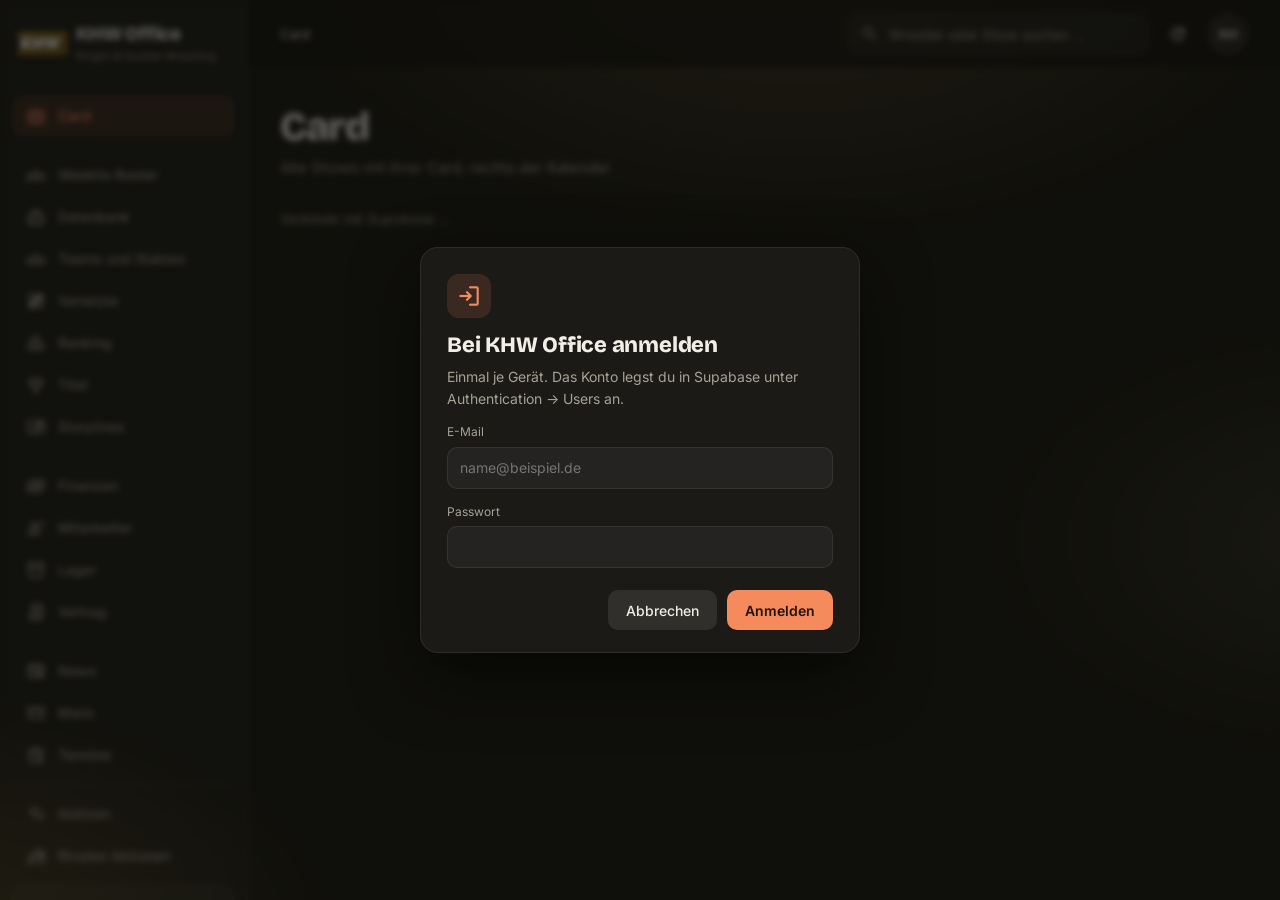
==== commit 0cacdd8c: "Add scripts for rivalen-daten and rivalen" ====
--- a/app/index.html
+++ b/app/index.html
@@ -3,6 +3,7 @@
 <head>
   <meta charset="utf-8">
   <meta name="viewport" content="width=device-width, initial-scale=1">
+  <meta name="robots" content="noindex, nofollow">   <!-- private Seite: nicht in Suchmaschinen aufnehmen -->
   <title>KHW Office</title>
   <link rel="preconnect" href="https://fonts.googleapis.com">
   <link rel="preconnect" href="https://fonts.gstatic.com" crossorigin>
@@ -31,7 +32,7 @@
             <input id="search" type="search" placeholder="Wrestler oder Show suchen …" autocomplete="off">
             <div id="search-hits" class="search-hits" hidden></div>
           </div>
-          <button id="refresh" class="btn icon" title="Neu aus der Tabelle laden"><span class="ms">refresh</span></button>
+          <button id="refresh" class="btn icon" title="Neu laden"><span class="ms">refresh</span></button>
           <button class="avatar" id="avatar" title="Knight &amp; Hustler">KH</button>
         </div>
       </header>
@@ -71,6 +72,8 @@
   <script src="js/teams.js"></script>
   <script src="js/storylines.js"></script>
   <script src="js/notes.js"></script>
+  <script src="js/rivalen-daten.js"></script>
+  <script src="js/rivalen.js"></script>
   <script src="js/seed/idb-vertrag.js"></script>
   <script src="js/seed/idb-verletzungen.js"></script>
   <script src="js/seed/idb-mitarbeiter.js"></script>
--- a/app/css/app.css
+++ b/app/css/app.css
@@ -138,6 +138,7 @@
 .prot-json { display: block; background: var(--surface); padding: 8px 10px; border-radius: 8px; }
 .prot-detail .actions { display: flex; align-items: center; gap: 10px; flex-wrap: wrap; }
 .nav-pres { width: 7px; height: 7px; border-radius: 50%; background: var(--accent-2); margin-left: 6px; flex: none; box-shadow: 0 0 0 3px var(--accent-2-soft); }
+.rw-prev { white-space: nowrap; } .rw-prev .tier { margin: 0 2px 0 6px; } .rw-prev small { display: block; margin-top: 4px; }
 .presence { display: inline-flex; gap: 4px; } .presence:empty { display: none; }
 .pres { width: 30px; height: 30px; border-radius: 50%; display: grid; place-items: center; font-size: 11px; font-weight: 700; background: var(--accent-2-soft); color: var(--accent-2); border: 2px solid var(--accent-2); cursor: default; }
 .pres-warn { display: flex; align-items: center; gap: 8px; } .pres-warn .ms { color: var(--accent-2); }
@@ -527,6 +528,10 @@
 .end-opts .opt { display: flex; gap: 12px; align-items: flex-start; padding: 12px 14px; border-radius: 12px; background: var(--surface-2); border: 1px solid var(--line); cursor: pointer; }
 .end-opts .opt.on { background: var(--accent-soft); border-color: var(--accent); } .end-opts .opt input { accent-color: var(--accent); width: 18px; height: 18px; margin-top: 2px; }
 .end-opts .opt b { display: block; } .end-opts .opt small { display: block; }
+/* Rabatte bei „Show abrechnen“: Miete, Werbung und Großes Sponsoring unabhängig voneinander */
+.end-discounts { display: grid; grid-template-columns: repeat(3, minmax(0, 1fr)) 220px; gap: 12px; margin-bottom: 14px; }
+.disc-line { display: grid; gap: 4px; min-width: 0; } .disc-line > span { font-size: 12px; color: var(--muted); white-space: nowrap; overflow: hidden; text-overflow: ellipsis; }
+@media (max-width: 900px) { .end-discounts { grid-template-columns: 1fr; } }
 .big-num { font: var(--display-w) 28px var(--display); margin-bottom: 12px; }
 /* Kontobewegungen wie früher: drei Spalten, chronologisch, mit Namen */
 .ledger li { gap: 16px; padding: 10px 0; align-items: baseline; } .ledger li > span:first-child { min-width: 0; overflow: hidden; text-overflow: ellipsis; white-space: nowrap; }
